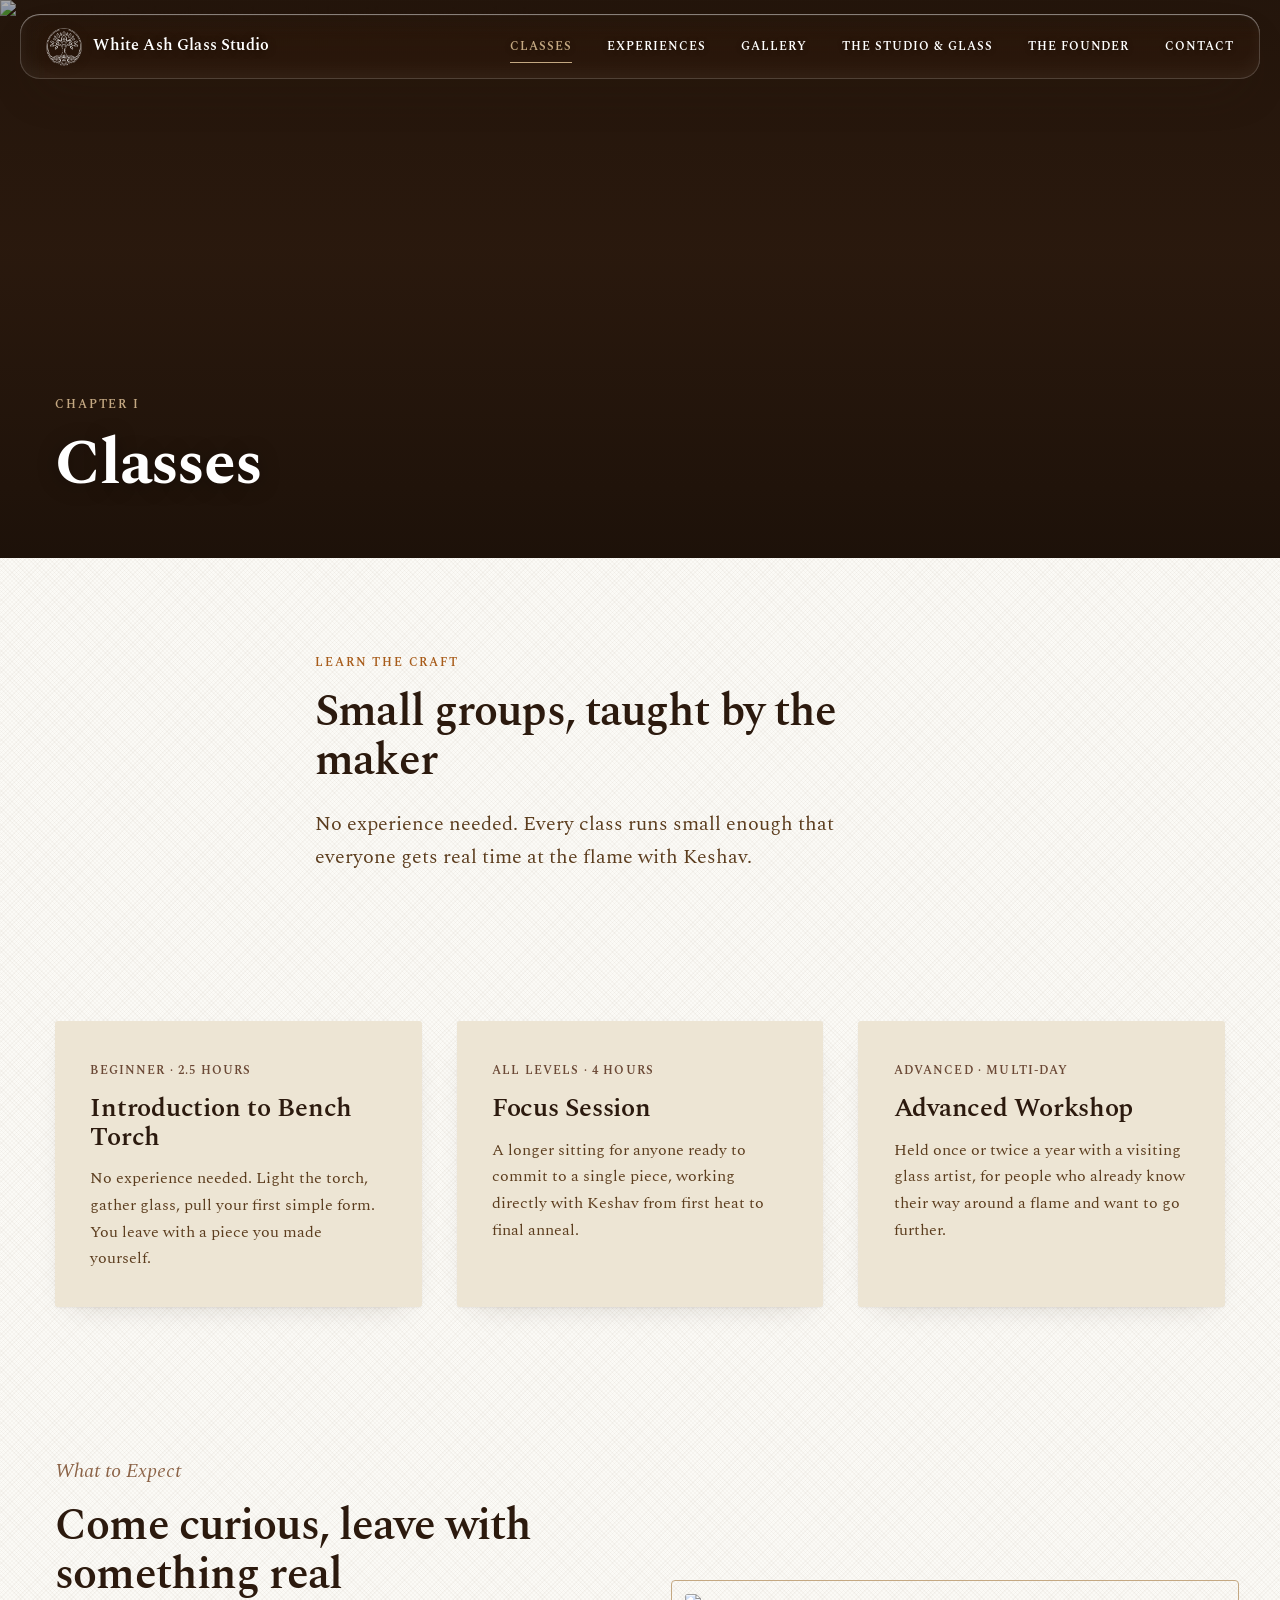
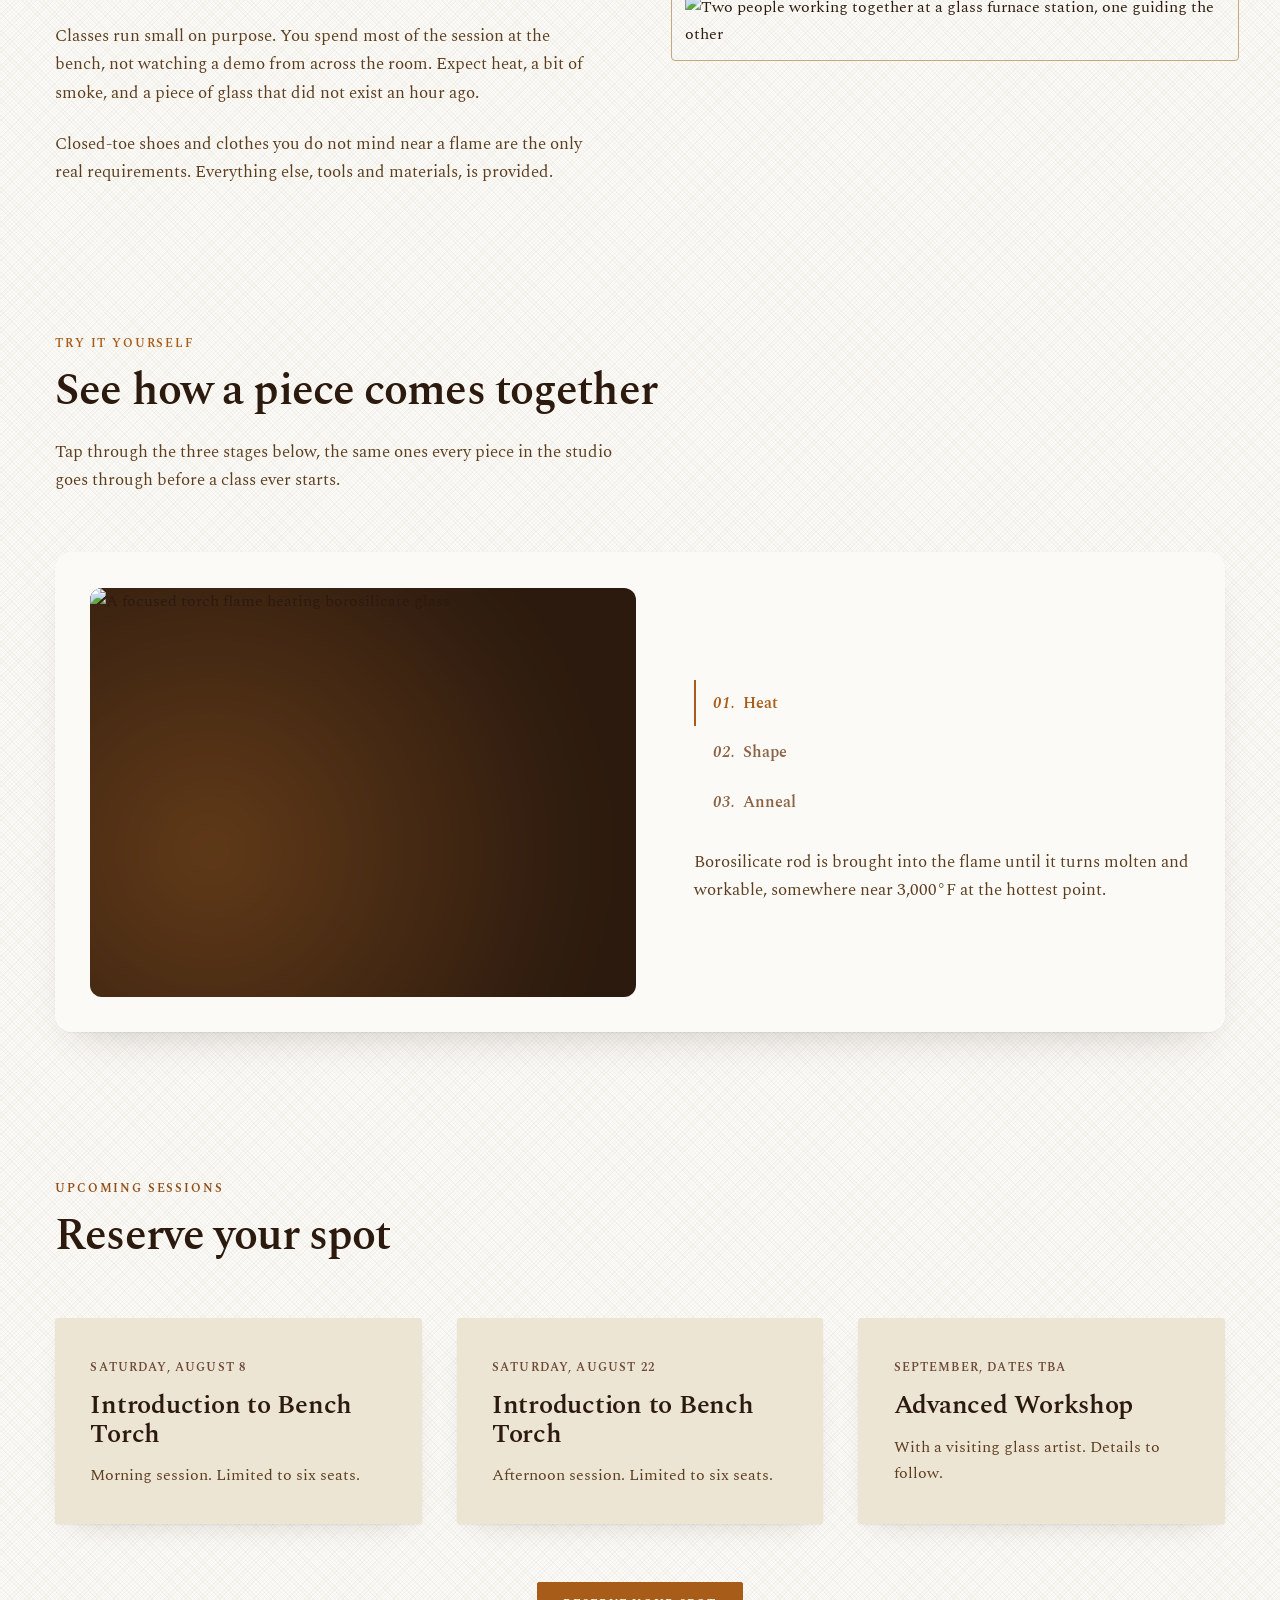
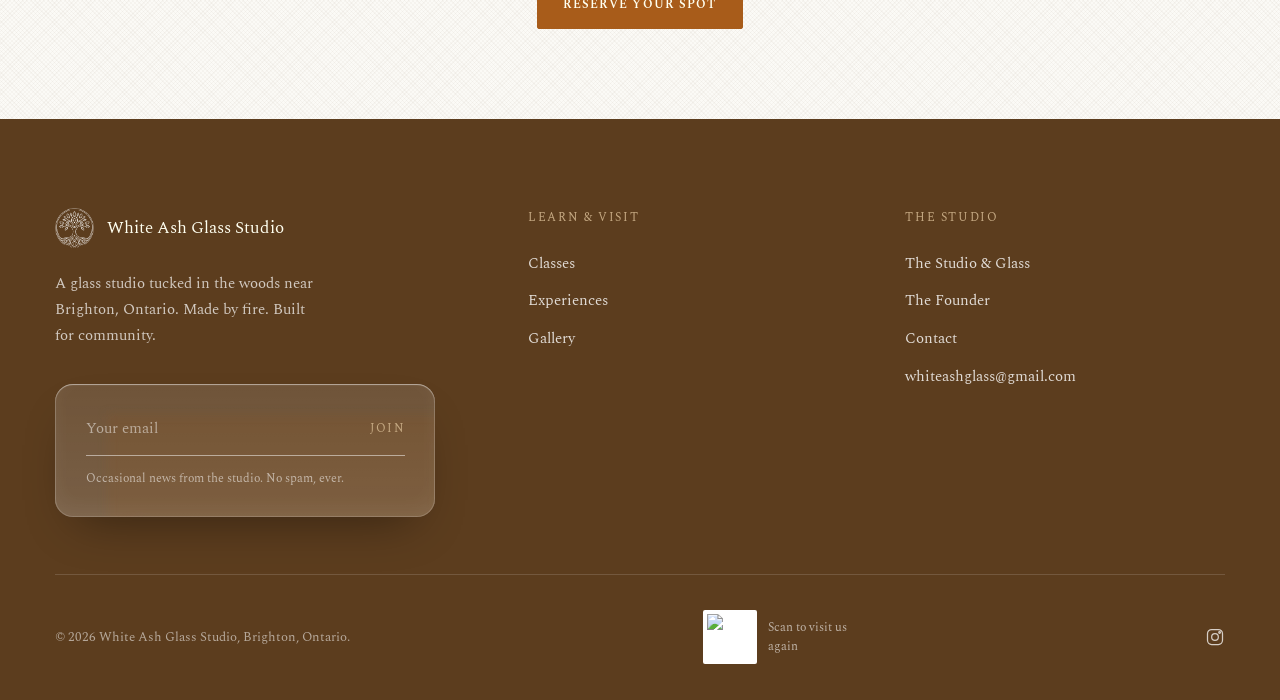
==== classes.html @ 571f571d "Initial commit: White Ash Glass Studio website" ====
<!doctype html>
<html lang="en">
<head>
<meta charset="UTF-8">
<meta name="viewport" content="width=device-width, initial-scale=1.0">
<title>Classes | White Ash Glass Studio</title>
<meta name="description" content="Bench torch glasswork classes at White Ash Glass Studio, from first-timers to advanced workshops with visiting artists. Small groups, taught by the maker.">
<link rel="icon" href="assets/img/logo-mark.png" type="image/png">
<link rel="preconnect" href="https://fonts.googleapis.com">
<link rel="stylesheet" href="assets/css/style.css?v=6">
</head>
<body>

<div class="loading-veil"><img src="assets/img/logo-mark.png" alt=""></div>

<header class="site-nav">
  <div class="nav-inner">
    <a href="index.html" class="brand">
      <img class="mark-dark" src="assets/img/logo-mark.png" alt="White Ash Glass Studio">
      <img class="mark-light" src="assets/img/logo-mark-light.png" alt="">
      <span class="brand-word">White Ash Glass Studio</span>
    </a>
    <nav class="nav-links">
      <a href="classes.html" class="active">Classes</a>
      <a href="experiences.html">Experiences</a>
      <a href="gallery.html">Gallery</a>
      <a href="studio-glass.html">The Studio & Glass</a>
      <a href="the-founder.html">The Founder</a>
      <a href="contact.html">Contact</a>
    </nav>
    <button class="nav-toggle" aria-label="Toggle menu" aria-expanded="false"><span></span><span></span><span></span></button>
  </div>
  <div class="nav-mega">
    <div class="nav-mega-grid">
      <a class="nav-mega-item" href="classes.html">
        <img src="https://images.unsplash.com/photo-1747741321009-b0002ce9b162?w=400&q=70&auto=format&fit=crop" alt="" loading="lazy">
        <span>Classes</span>
      </a>
      <a class="nav-mega-item" href="experiences.html">
        <img src="https://images.unsplash.com/photo-1729244908257-19c8878dfb8f?w=400&q=70&auto=format&fit=crop" alt="" loading="lazy">
        <span>Experiences</span>
      </a>
      <a class="nav-mega-item" href="gallery.html">
        <img src="https://images.unsplash.com/photo-1751751503579-85dc2b4d5c11?w=400&q=70&auto=format&fit=crop" alt="" loading="lazy">
        <span>Gallery</span>
      </a>
      <a class="nav-mega-item" href="studio-glass.html">
        <img src="https://images.unsplash.com/photo-1626327524481-23f89149df7b?w=400&q=70&auto=format&fit=crop" alt="" loading="lazy">
        <span>The Studio & Glass</span>
      </a>
      <a class="nav-mega-item" href="the-founder.html">
        <img src="https://images.unsplash.com/photo-1644917797873-749a1439455c?w=400&q=70&auto=format&fit=crop" alt="" loading="lazy">
        <span>The Founder</span>
      </a>
    </div>
  </div>
</header>

<section class="page-hero">
  <img src="https://images.unsplash.com/photo-1747741321009-b0002ce9b162?w=1900&q=80&auto=format&fit=crop" alt="A student learning bench torch glasswork alongside an experienced artist">
  <div class="page-hero-content">
    <div class="container">
      <span class="eyebrow">Chapter I</span>
      <h1 class="mt-2">Classes</h1>
    </div>
  </div>
</section>

<main>

  <section class="section">
    <div class="container reveal" style="max-width: 720px;">
      <span class="eyebrow">Learn the Craft</span>
      <h2 class="mt-2">Small groups, taught by the maker</h2>
      <p class="lede mt-3">No experience needed. Every class runs small enough that everyone gets real time at the flame with Keshav.</p>
    </div>
  </section>

  <section class="section tight on-parchment">
    <div class="container">
      <div class="card-grid reveal">
        <div class="card">
          <span class="caption">Beginner &middot; 2.5 hours</span>
          <h3 class="mt-2">Introduction to Bench Torch</h3>
          <p class="mt-2">No experience needed. Light the torch, gather glass, pull your first simple form. You leave with a piece you made yourself.</p>
        </div>
        <div class="card">
          <span class="caption">All Levels &middot; 4 hours</span>
          <h3 class="mt-2">Focus Session</h3>
          <p class="mt-2">A longer sitting for anyone ready to commit to a single piece, working directly with Keshav from first heat to final anneal.</p>
        </div>
        <div class="card">
          <span class="caption">Advanced &middot; Multi-day</span>
          <h3 class="mt-2">Advanced Workshop</h3>
          <p class="mt-2">Held once or twice a year with a visiting glass artist, for people who already know their way around a flame and want to go further.</p>
        </div>
      </div>
    </div>
  </section>

  <section class="section">
    <div class="container split reveal">
      <div>
        <span class="subheading">What to Expect</span>
        <h2 class="mt-2">Come curious, leave with something real</h2>
        <p class="body-copy mt-3">Classes run small on purpose. You spend most of the session at the bench, not watching a demo from across the room. Expect heat, a bit of smoke, and a piece of glass that did not exist an hour ago.</p>
        <p class="body-copy mt-3">Closed-toe shoes and clothes you do not mind near a flame are the only real requirements. Everything else, tools and materials, is provided.</p>
      </div>
      <div class="split-media medallion-frame">
        <img src="https://images.unsplash.com/photo-1623698806825-0192ed8f4161?w=1000&q=80&auto=format&fit=crop" alt="Two people working together at a glass furnace station, one guiding the other">
      </div>
    </div>
  </section>

  <section class="section tight">
    <div class="container">
      <div class="section-head reveal">
        <span class="eyebrow">Try It Yourself</span>
        <h2>See how a piece comes together</h2>
        <p class="body-copy">Tap through the three stages below, the same ones every piece in the studio goes through before a class ever starts.</p>
      </div>
      <div class="interactive-process reveal">
        <div class="ip-media">
          <div class="ip-flame" aria-hidden="true"></div>
          <img id="ip-image" src="https://images.unsplash.com/photo-1631530343708-d1ac800650da?w=900&q=80&auto=format&fit=crop" alt="A focused torch flame heating borosilicate glass">
        </div>
        <div class="ip-panel">
          <div class="ip-tabs" role="tablist" aria-label="Glassmaking process stages">
            <button class="ip-tab active" data-stage="heat" role="tab" aria-selected="true"><span class="ip-tab-num">01.</span>Heat</button>
            <button class="ip-tab" data-stage="shape" role="tab" aria-selected="false"><span class="ip-tab-num">02.</span>Shape</button>
            <button class="ip-tab" data-stage="anneal" role="tab" aria-selected="false"><span class="ip-tab-num">03.</span>Anneal</button>
          </div>
          <p id="ip-desc" class="body-copy mt-3">Borosilicate rod is brought into the flame until it turns molten and workable, somewhere near 3,000°F at the hottest point.</p>
        </div>
      </div>
    </div>
  </section>

  <section class="section on-parchment">
    <div class="container">
      <div class="section-head reveal">
        <span class="eyebrow">Upcoming Sessions</span>
        <h2>Reserve your spot</h2>
      </div>
      <div class="card-grid reveal">
        <div class="card">
          <span class="caption">Saturday, August 8</span>
          <h3 class="mt-2">Introduction to Bench Torch</h3>
          <p class="mt-2">Morning session. Limited to six seats.</p>
        </div>
        <div class="card">
          <span class="caption">Saturday, August 22</span>
          <h3 class="mt-2">Introduction to Bench Torch</h3>
          <p class="mt-2">Afternoon session. Limited to six seats.</p>
        </div>
        <div class="card">
          <span class="caption">September, dates TBA</span>
          <h3 class="mt-2">Advanced Workshop</h3>
          <p class="mt-2">With a visiting glass artist. Details to follow.</p>
        </div>
      </div>
      <div class="text-center mt-5">
        <a href="contact.html" class="btn solid">Reserve your spot</a>
      </div>
    </div>
  </section>

</main>

<footer class="site-footer">
  <div class="container">
    <div class="footer-top">
      <div>
        <div class="footer-brand">
          <img src="assets/img/logo-mark-light.png" alt="">
          <span>White Ash Glass Studio</span>
        </div>
        <p class="footer-tag">A glass studio tucked in the woods near Brighton, Ontario. Made by fire. Built for community.</p>
        <div class="mt-4 glass-card">
          <form class="newsletter-form" action="#" method="post">
            <label class="sr-only" for="newsletter-email">Email address</label>
            <input id="newsletter-email" type="email" placeholder="Your email" required>
            <button type="submit">Join</button>
          </form>
          <p class="newsletter-success">Welcome to the studio. Check your inbox for a note from us.</p>
          <p class="newsletter-note">Occasional news from the studio. No spam, ever.</p>
        </div>
      </div>
      <div>
        <div class="footer-heading">Learn &amp; Visit</div>
        <ul class="footer-links">
          <li><a href="classes.html">Classes</a></li>
          <li><a href="experiences.html">Experiences</a></li>
          <li><a href="gallery.html">Gallery</a></li>
        </ul>
      </div>
      <div>
        <div class="footer-heading">The Studio</div>
        <ul class="footer-links">
          <li><a href="studio-glass.html">The Studio &amp; Glass</a></li>
          <li><a href="the-founder.html">The Founder</a></li>
          <li><a href="contact.html">Contact</a></li>
          <li><a href="mailto:whiteashglass@gmail.com">whiteashglass@gmail.com</a></li>
        </ul>
      </div>
    </div>
    <div class="footer-bottom">
      <span>&copy; 2026 White Ash Glass Studio, Brighton, Ontario.</span>
      <div class="footer-qr">
        <img src="https://api.qrserver.com/v1/create-qr-code/?size=100x100&margin=0&color=44-26-14&data=https://whiteashglass.ca" alt="QR code linking to whiteashglass.ca">
        <span>Scan to visit us again</span>
      </div>
      <div class="footer-social">
        <a href="https://instagram.com" aria-label="White Ash Glass Studio on Instagram" target="_blank" rel="noopener">
          <svg width="20" height="20" viewBox="0 0 24 24" fill="none" stroke="currentColor" stroke-width="1.5"><rect x="3" y="3" width="18" height="18" rx="5"/><circle cx="12" cy="12" r="4"/><circle cx="17.5" cy="6.5" r="1"/></svg>
        </a>
      </div>
    </div>
  </div>
</footer>

<script src="assets/js/liquid-glass.js"></script>
<script src="assets/js/main.js?v=7"></script>
</body>
</html>
---- assets/css/style.css ----
/* ==========================================================================
   White Ash Glass Studio — Design System
   Earth-tone palette, Spectral type (Anziano pending licence), tree-of-life motif.
   ========================================================================== */

@import url('https://fonts.googleapis.com/css2?family=Spectral:ital,wght@0,300;0,400;0,500;0,600;0,700;1,400;1,500;1,600&family=Mrs+Saint+Delafield&display=swap');

:root{
  /* ---- Colour palette (from WAGS Brand Book v7) ---- */
  --lemon:      #FFFFF0;
  --stone:      #FBFAF6;
  --parchment:  #EDE5D4;
  --sand:       #C4A882;
  --sienna:     #8B6347;
  --walnut:     #5C3D1E;
  --bark:       #2C1A0E;
  --copper:     #A85C1A;
  --copper-dim: #8f4d15;
  --sienna-dim: #6b4936;
  --studio-green: #7A8C6E;

  --stone-rgb: 251,250,246;
  --bark-rgb: 44,26,14;
  --weave-rgb: 92,61,30;

  /* ---- Type ---- */
  --font-display: 'Spectral', Georgia, 'Times New Roman', serif;
  --font-body:    'Spectral', Georgia, 'Times New Roman', serif;
  --font-script:  'Mrs Saint Delafield', cursive;

  /* ---- Spacing scale ---- */
  --space-1: 0.4rem;
  --space-2: 0.8rem;
  --space-3: 1.4rem;
  --space-4: 2.2rem;
  --space-5: 3.6rem;
  --space-6: 5.6rem;
  --space-7: 8.8rem;

  /* ---- Motion ---- */
  --ease-out: cubic-bezier(0.16, 1, 0.3, 1);

  --nav-h: 84px;
}

*, *::before, *::after{ box-sizing: border-box; }
html{ scroll-behavior: smooth; }
@media (prefers-reduced-motion: reduce){
  html{ scroll-behavior: auto; }
  *, *::before, *::after{
    animation-duration: 0.001ms !important;
    animation-iteration-count: 1 !important;
    transition-duration: 0.001ms !important;
    transition-delay: 0ms !important;
    scroll-behavior: auto !important;
  }
}

/* Linen/cardstock texture: a fine two-angle crosshatch weave, CSS-only
   (no image request, no filter compositing — cheapest possible option).
   Kept low-contrast and small-pitch on purpose: it should read as paper
   grain at normal viewing distance, not as a visible pattern. Repeats
   seamlessly by nature of the gradient math, no explicit tile size needed. */
body{
  margin: 0;
  background-color: var(--stone);
  background-image:
    repeating-linear-gradient(45deg,
      rgba(var(--weave-rgb), 0.035) 0px,
      rgba(var(--weave-rgb), 0.035) 1px,
      transparent 1px,
      transparent 3px),
    repeating-linear-gradient(-45deg,
      rgba(var(--weave-rgb), 0.035) 0px,
      rgba(var(--weave-rgb), 0.035) 1px,
      transparent 1px,
      transparent 3px);
  color: var(--bark);
  font-family: var(--font-body);
  font-weight: 400;
  font-size: 16px;
  line-height: 1.65;
  -webkit-font-smoothing: antialiased;
  text-rendering: optimizeLegibility;
  overflow-x: hidden;
}

img{ max-width: 100%; display: block; }
a{ color: inherit; text-decoration: none; }
button{ font-family: inherit; cursor: pointer; }
ul{ margin: 0; padding: 0; list-style: none; }
h1,h2,h3,h4,p{ margin: 0; }

.container{
  max-width: 1240px;
  margin: 0 auto;
  padding: 0 var(--space-4);
}
@media (max-width: 640px){
  .container{ padding: 0 var(--space-3); }
}

/* ---- Typography ---- */
h1, .h1, h2, .h2, h3, .h3, .display{
  font-family: var(--font-display);
  color: var(--bark);
  font-weight: 600;
  letter-spacing: -0.02em;
  line-height: 1.12;
}
.h1, h1{ font-size: clamp(2.6rem, 5vw, 4rem); font-weight: 700; }
.h2, h2{ font-size: clamp(2rem, 3.6vw, 2.75rem); font-weight: 600; }
.h3, h3{ font-size: clamp(1.35rem, 2vw, 1.6rem); font-weight: 600; letter-spacing: -0.01em; }

.subheading{
  font-family: var(--font-display);
  font-style: italic;
  font-weight: 400;
  font-size: clamp(1.15rem, 1.6vw, 1.4rem);
  color: var(--sienna);
  letter-spacing: 0;
}

.eyebrow{
  font-family: var(--font-body);
  font-weight: 600;
  font-size: 0.72rem;
  letter-spacing: 0.16em;
  text-transform: uppercase;
  color: var(--copper);
}

.script{
  font-family: var(--font-script);
  font-weight: 400;
  color: var(--copper);
  line-height: 1;
}

p, .body-copy{
  max-width: 62ch;
  font-size: 1.05rem;
  font-weight: 400;
  line-height: 1.7;
  color: var(--walnut);
}
.body-copy.large{ font-size: 1.2rem; }
.lede{ font-size: 1.25rem; line-height: 1.65; color: var(--walnut); max-width: 58ch; }

.caption, .label{
  font-family: var(--font-body);
  font-size: 0.72rem;
  font-weight: 600;
  letter-spacing: 0.1em;
  text-transform: uppercase;
  color: var(--sienna);
}

/* --copper and --sienna both drop under 4.5:1 against --parchment (measured
   ~3.98:1 and ~4.21:1). Every card is parchment regardless of its parent
   section, so the contrast-safe variants apply there and inside
   .on-parchment sections directly, without touching the brand accent
   colour anywhere it already reads at 4.5:1+ (page-hero copy, stone bg). */
.card .eyebrow,
.on-parchment .eyebrow{ color: var(--copper-dim); }
.card .caption,
.card .label,
.on-parchment .caption,
.on-parchment .label{ color: var(--sienna-dim); }

.text-center{ text-align: center; margin-left: auto; margin-right: auto; }

/* ---- Buttons / links ---- */
.btn{
  display: inline-flex;
  align-items: center;
  gap: 0.6em;
  font-family: var(--font-body);
  font-size: 0.78rem;
  font-weight: 600;
  letter-spacing: 0.1em;
  text-transform: uppercase;
  padding: 1em 2em;
  border: 1px solid var(--copper);
  border-radius: 2px;
  color: var(--copper);
  background: transparent;
  transition: color 0.35s var(--ease-out), background-color 0.35s var(--ease-out), transform 0.35s var(--ease-out), box-shadow 0.35s var(--ease-out);
}
.btn:focus-visible{ outline: 2px solid var(--copper); outline-offset: 3px; }
.btn:active{ transform: translateY(0); transition-duration: 0.12s; }
.btn.solid{ background: var(--copper); color: var(--lemon); }
.btn.ghost-light{ border-color: rgba(255,255,255,0.7); color: #fff; }

.text-link{
  position: relative;
  font-weight: 500;
  color: var(--walnut);
  padding-bottom: 2px;
  background-image: linear-gradient(var(--copper), var(--copper));
  background-position: 0 100%;
  background-repeat: no-repeat;
  background-size: 0% 1px;
  transition: background-size 0.4s var(--ease-out), color 0.3s var(--ease-out);
}
.text-link:focus-visible{ outline: 2px solid var(--copper); outline-offset: 3px; }

/* ---- Navigation ---- */
/* Floating liquid-glass bar: JS (liquid-glass.js) supplies the SVG-filtered
   backdrop refraction; this CSS supplies the material dressing (tint,
   specular rim, inner glow, shadow) per the glass recipe. Text colour keys
   off .scrolled since the bar always floats over photography or content. */
.site-nav{
  position: fixed;
  top: 14px;
  left: 50%;
  transform: translateX(-50%);
  width: calc(100% - 28px);
  max-width: 1240px;
  z-index: 100;
  border-radius: 20px;
  transition: background 0.5s var(--ease-out), box-shadow 0.5s var(--ease-out), top 0.4s var(--ease-out);
}
.site-nav.glass-nav{
  background: linear-gradient(180deg, rgba(var(--bark-rgb),0.22), rgba(var(--bark-rgb),0.36));
  box-shadow:
    0 20px 50px -22px rgba(44,26,14,0.45),
    inset 0 1px 1px rgba(255,255,255,0.4),
    inset 0 -8px 18px rgba(255,255,255,0.05),
    inset 0 0 0 1px rgba(255,255,255,0.15);
}
.site-nav.glass-nav.scrolled{
  background: linear-gradient(180deg, rgba(var(--stone-rgb),0.58), rgba(var(--stone-rgb),0.76));
  box-shadow:
    0 16px 40px -22px rgba(44,26,14,0.3),
    inset 0 1px 1px rgba(255,255,255,0.65),
    inset 0 -8px 18px rgba(255,255,255,0.1),
    inset 0 0 0 1px rgba(255,255,255,0.55);
}
.site-nav.scrolled{ top: 10px; }
/* pre-JS / fallback: keep the bar legible before liquid-glass.js attaches */
.site-nav.glass-nav:not(.lg-ready){ backdrop-filter: blur(14px) saturate(1.3); -webkit-backdrop-filter: blur(14px) saturate(1.3); }

.nav-inner{
  display: flex;
  align-items: center;
  justify-content: space-between;
  width: 100%;
  padding: 0.85rem 1.6rem;
  position: relative;
  z-index: 2;
}
@media (max-width: 640px){
  .site-nav{ top: 10px; width: calc(100% - 20px); }
  .nav-inner{ padding: 0.7rem 1.1rem; }
}

/* ---- Nav mega menu ----
   The homepage no longer carries a chapter-panel index, so the nav takes
   over that job: hovering or keyboard-focusing the link row drops a glass
   panel of photo tiles, one per page. Always kept in the DOM at full size
   (opacity/visibility toggled, never display:none) so liquid-glass.js can
   measure and refract it correctly from the first paint. Desktop only —
   mobile keeps the simple full-screen text list. */
.nav-mega{
  position: absolute;
  top: calc(100% + 10px);
  left: 0; right: 0;
  border-radius: 20px;
  padding: 1.1rem;
  opacity: 0;
  visibility: hidden;
  transform: translateY(-10px);
  transition: opacity .25s var(--ease-out), transform .25s var(--ease-out), visibility 0s linear .25s;
  pointer-events: none;
  z-index: 1;
}
.nav-mega.glass-nav{
  background: linear-gradient(180deg, rgba(var(--stone-rgb),0.62), rgba(var(--stone-rgb),0.8));
  box-shadow:
    0 26px 60px -22px rgba(44,26,14,0.4),
    inset 0 1px 1px rgba(255,255,255,0.7),
    inset 0 -8px 18px rgba(255,255,255,0.1),
    inset 0 0 0 1px rgba(255,255,255,0.55);
}
.site-nav:focus-within .nav-mega{
  opacity: 1;
  visibility: visible;
  transform: translateY(0);
  pointer-events: auto;
  transition: opacity .25s var(--ease-out), transform .25s var(--ease-out), visibility 0s;
}
.nav-mega-grid{
  display: grid;
  grid-template-columns: repeat(5, 1fr);
  gap: 0.7rem;
}
.nav-mega-item{
  position: relative;
  display: block;
  border-radius: 12px;
  overflow: hidden;
  aspect-ratio: 3/4;
  background: var(--parchment);
}
.nav-mega-item img{
  width: 100%; height: 100%; object-fit: cover;
  transition: transform .6s var(--ease-out);
}
.nav-mega-item::after{
  content: '';
  position: absolute; inset: 0;
  background: linear-gradient(180deg, rgba(20,12,6,0) 45%, rgba(20,12,6,0.68) 100%);
}
.nav-mega-item span{
  position: absolute; left: 10px; right: 10px; bottom: 9px;
  z-index: 1;
  color: #fff;
  font-size: 0.68rem;
  font-weight: 600;
  letter-spacing: 0.06em;
  text-transform: uppercase;
}
.nav-mega-item:focus-visible{ outline: 2px solid var(--copper); outline-offset: 3px; }
@media (max-width: 880px){
  .nav-mega{ display: none; }
}

.brand{
  display: flex;
  align-items: center;
  gap: 0.7rem;
}
.brand img{ height: 38px; width: auto; transform-origin: left center; transition: transform 0.4s var(--ease-out), filter .4s; }
.site-nav.scrolled .brand img{ transform: scale(0.842); }
.brand-word{
  font-family: var(--font-display);
  font-weight: 600;
  font-size: 1.02rem;
  letter-spacing: 0.01em;
  color: #fff;
  text-shadow: 0 1px 8px rgba(0,0,0,0.35);
  transition: color .4s var(--ease-out), text-shadow .4s var(--ease-out);
}
.site-nav.scrolled .brand-word{ color: var(--bark); text-shadow: none; }
.site-nav.scrolled .brand img.mark-dark{ display:block; }
.site-nav.scrolled .brand img.mark-light{ display:none; }
.brand img.mark-dark{ display:none; }
.brand img.mark-light{ display:block; filter: drop-shadow(0 1px 6px rgba(0,0,0,0.35)); }

.nav-links{
  display: flex;
  align-items: center;
  gap: var(--space-4);
}
.nav-links a{
  font-size: 0.76rem;
  font-weight: 600;
  letter-spacing: 0.08em;
  text-transform: uppercase;
  color: #fff;
  text-shadow: 0 1px 6px rgba(0,0,0,0.3);
  position: relative;
  padding: 0.4em 0;
  transition: color .4s var(--ease-out), text-shadow .4s var(--ease-out);
}
.site-nav.scrolled .nav-links a{ color: var(--walnut); text-shadow: none; }
.nav-links a::after{
  content: '';
  position: absolute;
  left: 0; right: 100%; bottom: -2px;
  height: 1px;
  background: currentColor;
  transition: right 0.4s var(--ease-out);
}
.nav-links a.active::after{ right: 0; }
.nav-links a:focus-visible{ outline: 2px solid var(--copper); outline-offset: 4px; }
.nav-links a.active{ color: var(--sand); }
.site-nav.scrolled .nav-links a.active{ color: var(--copper); }

.nav-toggle{
  display: none;
  background: none;
  border: none;
  /* 44x44 minimum touch target (WCAG 2.5.5); the visual icon stays 30x22,
     centred inside via the span insets/offsets below. */
  width: 44px; height: 44px;
  position: relative;
  z-index: 101;
}
.nav-toggle span{
  position: absolute;
  left: 7px; right: 7px;
  height: 2px;
  background: #fff;
  box-shadow: 0 1px 6px rgba(0,0,0,0.3);
  transition: transform 0.35s var(--ease-out), opacity 0.3s, top .35s var(--ease-out), background-color .4s;
}
.site-nav.scrolled .nav-toggle span{ background: var(--bark); box-shadow: none; }
.nav-toggle span:nth-child(1){ top: 11px; }
.nav-toggle span:nth-child(2){ top: 21px; }
.nav-toggle span:nth-child(3){ top: 31px; }
.nav-open .nav-toggle span{ background: var(--bark) !important; }
.nav-open .nav-toggle span:nth-child(1){ top: 21px; transform: rotate(45deg); }
.nav-open .nav-toggle span:nth-child(2){ opacity: 0; }
.nav-open .nav-toggle span:nth-child(3){ top: 21px; transform: rotate(-45deg); }

@media (max-width: 880px){
  .nav-toggle{ display: block; }
  .nav-links{
    position: fixed;
    inset: 0;
    height: 100dvh;
    background: var(--stone);
    flex-direction: column;
    justify-content: center;
    gap: var(--space-4);
    transform: translateX(100%);
    transition: transform 0.5s var(--ease-out);
  }
  .nav-links a{ font-size: 1.1rem; color: var(--bark) !important; text-shadow: none !important; }
  .nav-open .nav-links{ transform: translateX(0); }
  .nav-open .brand-word{ color: var(--bark) !important; text-shadow: none !important; }
  .nav-open .brand img.mark-dark{ display:block !important; }
  .nav-open .brand img.mark-light{ display:none !important; }
}

/* ---- Hero: hover lens + click to focus ----
   A blurred base photo. Hovering moves a sharp copy of the same photo,
   clipped to a circular SVG mask, to wherever the cursor is
   (site/assets/js/hero-focus.js translates the clip shape every frame —
   the photo never moves, only the window we see it through does). Clicking
   the hero (or pressing Enter/Space — it's a real keyboard control) locks
   the *whole* photo into focus: a full-size sharp layer crossfades in over
   everything and the lens fades out, since there's nothing left for it to
   reveal. Reduced-motion still allows both interactions (they're user-
   initiated, not autoplay); the global prefers-reduced-motion rule above
   collapses the crossfades to near-instant. */
.video-hero{
  position: relative;
  height: 100svh;
  min-height: 560px;
  width: 100%;
  overflow: hidden;
  background: var(--bark);
}
/* Short viewports (phones in landscape): the 560px floor would exceed
   the actual viewport height and push the sound toggle/scroll cue
   below the fold entirely. Drop the floor so the hero never grows
   past what's actually visible. */
@media (max-height: 480px){
  .video-hero{ min-height: 0; }
}
.video-hero-media{
  position: absolute; inset: 0;
  width: 100%; height: 100%;
  object-fit: cover;
}
.video-hero::after{
  content: '';
  position: absolute; inset: 0;
  background: linear-gradient(180deg, rgba(20,12,6,0.4) 0%, rgba(20,12,6,0.05) 30%, rgba(20,12,6,0.05) 60%, rgba(20,12,6,0.5) 100%);
  mix-blend-mode: multiply;
  pointer-events: none;
  z-index: 1;
}
.hero-sound-toggle{
  position: absolute;
  right: var(--space-4);
  bottom: var(--space-4);
  z-index: 3;
  display: inline-flex;
  align-items: center;
  justify-content: center;
  gap: 0.5em;
  min-height: 44px;
  padding: 0.6em 1.1em;
  border: 1px solid rgba(255,255,255,0.5);
  border-radius: 999px;
  background: rgba(20,12,6,0.28);
  backdrop-filter: blur(6px);
  color: #fff;
  cursor: pointer;
  transition: background-color .3s var(--ease-out), border-color .3s var(--ease-out), transform .3s var(--ease-out);
}
.hero-sound-toggle:focus-visible{ outline: 2px solid var(--sand); outline-offset: 2px; }
.hero-sound-toggle:active{ transform: translateY(0) scale(0.97); transition-duration: .12s; }
.hero-sound-toggle svg{ display: block; flex-shrink: 0; }
.hero-sound-toggle .icon-unmuted{ display: none; }
.hero-sound-toggle[aria-pressed="true"] .icon-muted{ display: none; }
.hero-sound-toggle[aria-pressed="true"] .icon-unmuted{ display: block; }
.hero-sound-toggle[aria-pressed="true"]{ background: rgba(168,92,26,0.45); border-color: var(--copper); }
.hero-sound-label{
  font-family: var(--font-body);
  font-size: 0.65rem;
  font-weight: 600;
  letter-spacing: 0.1em;
  text-transform: uppercase;
  text-shadow: 0 1px 6px rgba(0,0,0,0.3);
}

.hero-scroll-cue{
  position: absolute;
  bottom: var(--space-4);
  left: 50%;
  transform: translateX(-50%);
  z-index: 3;
  display: flex;
  flex-direction: column;
  align-items: center;
  gap: 0.5rem;
  color: #fff;
  opacity: 0.85;
  animation: fade-in 1.2s var(--ease-out) 1.4s both;
}
.hero-scroll-cue span{
  font-size: 0.65rem;
  letter-spacing: 0.2em;
  text-transform: uppercase;
  text-shadow: 0 1px 6px rgba(0,0,0,0.4);
}
.hero-scroll-cue .line{
  width: 1px; height: 34px;
  background: linear-gradient(#fff, transparent);
  animation: cue-pulse 2.2s ease-in-out infinite;
}
@keyframes cue-pulse{ 0%,100%{opacity:.4} 50%{opacity:1} }
@keyframes fade-in{ from{opacity:0; transform: translate(-50%,10px);} to{opacity:.85; transform: translate(-50%,0);} }

/* ---- Page hero (subpages) ---- */
.page-hero{
  position: relative;
  height: 62vh;
  min-height: 380px;
  width: 100%;
  overflow: hidden;
  background: var(--bark);
}
.page-hero img{
  position: absolute; inset: 0;
  width: 100%; height: 100%;
  object-fit: cover;
}
.page-hero::after{
  content:'';
  position: absolute; inset: 0;
  background: linear-gradient(180deg, rgba(20,12,6,0.35) 0%, rgba(20,12,6,0.1) 45%, rgba(20,12,6,0.62) 100%);
}
.page-hero-content{
  position: absolute;
  left: 0; right: 0; bottom: 0;
  z-index: 2;
  padding: 0 0 var(--space-5);
  color: #fff;
}
.page-hero-content .eyebrow{ color: var(--sand); }
.page-hero-content h1{ color: #fff; text-shadow: 0 2px 20px rgba(0,0,0,0.35); }

/* ---- Section rhythm ---- */
.section{ padding: var(--space-6) 0; }
.section.tight{ padding: var(--space-5) 0; }
/* Retired full-bleed parchment banding: backgrounds stay white/textured
   everywhere now, colour lives in contained boxes (.card, .glass-card,
   .interactive-process, footer) instead of page-width colour bands. */
.section.on-parchment{ background: transparent; }

.section-head{ max-width: 640px; margin-bottom: var(--space-5); }
.section-head .eyebrow{ display:block; margin-bottom: var(--space-2); }
.section-head h2{ margin-bottom: var(--space-3); }

/* root-divider: signature decorative rule evoking the WAGS root knotwork */
.root-divider{
  width: 100%;
  height: 34px;
  margin: 0 auto;
  display: block;
  color: var(--sand);
  opacity: 0.9;
  fill: none;
}
.root-divider path{ fill: none; }
.root-divider.flip{ transform: scaleY(-1); }

/* ---- Cards ---- */
.card-grid{ display: grid; grid-template-columns: repeat(3, 1fr); gap: var(--space-4); }
@media (max-width: 900px){ .card-grid{ grid-template-columns: repeat(2, 1fr); } }
@media (max-width: 640px){ .card-grid{ grid-template-columns: 1fr; } }

.card{
  background: var(--parchment);
  border-radius: 3px;
  padding: var(--space-4);
  box-shadow: 0 1px 2px rgba(44,26,14,0.05), 0 12px 30px -18px rgba(44,26,14,0.22);
  transition: transform 0.45s var(--ease-out), box-shadow 0.45s var(--ease-out);
}
.card h3{ margin-bottom: var(--space-2); }
.card p{ font-size: 0.98rem; }

.photo-card{
  position: relative;
  border-radius: 3px;
  overflow: hidden;
  aspect-ratio: 4/5;
  background: var(--parchment);
}
.photo-card img{ width:100%; height:100%; object-fit: cover; transition: transform .8s var(--ease-out); }
.photo-card:hover img{ transform: scale(1.05); }

/* ---- Process steps (The Glass) ---- */
.process{ display:grid; grid-template-columns: repeat(3,1fr); gap: var(--space-5); counter-reset: step; }
@media (max-width: 800px){ .process{ grid-template-columns: 1fr; gap: var(--space-5); } }
.process-step{ position: relative; }
.process-figure{ position:relative; border-radius: 50%; overflow:hidden; width: 168px; height:168px; margin: 0 auto var(--space-3); border: 1px solid var(--sand); padding: 6px; }
.process-figure .ring{ position:absolute; inset:0; border-radius:50%; border:1px solid rgba(168,92,26,0.35); }
.process-figure img{ width:100%; height:100%; object-fit:cover; border-radius: 50%; }
.process-num{ font-family: var(--font-display); font-style: italic; color: var(--copper); font-size: 1rem; display:block; text-align:center; margin-bottom: 0.3rem; }
.process-step h3{ text-align:center; }
.process-step p{ text-align:center; margin: 0 auto; }

/* ---- Quote block ---- */
.quote-block{
  position: relative;
  padding: var(--space-3) 0 var(--space-3) var(--space-4);
  border-left: 2px solid var(--copper);
}
.quote-block p{
  font-family: var(--font-display);
  font-style: italic;
  font-size: clamp(1.3rem, 2.6vw, 1.9rem);
  color: var(--walnut);
  line-height: 1.5;
  max-width: 44ch;
}
.quote-attribution{ margin-top: var(--space-3); font-size: 0.85rem; color: var(--sienna); letter-spacing: 0.03em; }

/* ---- Two column layout ---- */
.split{ display:grid; grid-template-columns: 1fr 1fr; gap: var(--space-6); align-items: center; }
@media (max-width: 880px){ .split{ grid-template-columns: 1fr; gap: var(--space-4); } }
.split.reverse .split-media{ order: 2; }
.split-media img{ border-radius: 3px; }
.split-media{ position:relative; }
.medallion-frame{ position: relative; }
.medallion-frame::before{
  content:'';
  position:absolute;
  inset: -14px;
  border: 1px solid var(--sand);
  border-radius: 4px;
  pointer-events: none;
}

/* ---- Essay image blocks (The Studio) ---- */
.essay-block{ margin-bottom: var(--space-6); }
.essay-block:last-child{ margin-bottom: 0; }
.essay-figure{ border-radius: 3px; overflow: hidden; }
.essay-figure img{ width: 100%; height: auto; display:block; }
.essay-caption{ margin-top: var(--space-2); }

/* ---- Footer ---- */
.site-footer{
  background: var(--walnut);
  color: var(--lemon);
  padding: var(--space-6) 0 var(--space-4);
}
.footer-top{
  display: grid;
  grid-template-columns: 1.3fr 1fr 1fr;
  gap: var(--space-5);
  padding-bottom: var(--space-5);
  border-bottom: 1px solid rgba(255,255,255,0.14);
}
@media (max-width: 800px){ .footer-top{ grid-template-columns: 1fr; gap: var(--space-4); } }

.footer-brand{ display:flex; align-items:center; gap: var(--space-2); margin-bottom: var(--space-3); }
.footer-brand img{ height: 40px; }
.footer-brand span{ font-family: var(--font-display); font-size: 1.05rem; }
.footer-tag{ color: rgba(255,255,255,0.72); font-size: 0.95rem; max-width: 34ch; }

.footer-heading{ font-size: 0.72rem; letter-spacing: 0.14em; text-transform: uppercase; color: var(--sand); margin-bottom: var(--space-3); }
.footer-links li{ margin-bottom: 0.7rem; }
.footer-links a{ color: rgba(255,255,255,0.82); font-size: 0.92rem; transition: color .3s; }

.newsletter-form{ display:flex; gap: 0; max-width: 340px; border-bottom: 1px solid rgba(255,255,255,0.4); padding-bottom: 0.5rem; }
.newsletter-form input{
  flex: 1;
  background: transparent;
  border: none;
  color: #fff;
  font-family: var(--font-body);
  font-size: 0.95rem;
  padding: 0.4rem 0;
}
.newsletter-form input::placeholder{ color: rgba(255,255,255,0.5); }
.newsletter-form input:focus{ outline: none; }
.newsletter-form button{
  background: none; border: none; color: var(--sand);
  font-size: 0.72rem; letter-spacing: 0.1em; text-transform: uppercase;
  padding: 0.4rem 0 0.4rem 0.8rem;
  transition: color .3s;
}
.newsletter-note{ font-size: 0.78rem; color: rgba(255,255,255,0.55); margin-top: var(--space-2); }
.newsletter-success{
  display:none; font-size: 0.85rem; color: var(--sand); margin-top: var(--space-2);
  opacity: 0; transform: translateY(6px);
  transition: opacity .5s var(--ease-out), transform .5s var(--ease-out);
}
.newsletter-success.show{ opacity: 1; transform: translateY(0); }
.newsletter-form, .contact-form{ transition: opacity .25s var(--ease-out), transform .25s var(--ease-out); }
.newsletter-form.form-exit, .contact-form.form-exit{ opacity: 0; transform: translateY(-4px); pointer-events: none; }

/* Liquid-glass card: same optical recipe as the nav, tuned for a light
   frosted panel lifted off the walnut footer. */
.glass-card{
  border-radius: 18px;
  padding: 1.7rem 1.9rem;
  max-width: 380px;
}
.glass-card.glass-nav{
  background: linear-gradient(180deg, rgba(255,255,255,0.12), rgba(255,255,255,0.18));
  box-shadow:
    0 22px 50px -22px rgba(0,0,0,0.45),
    inset 0 1px 1px rgba(255,255,255,0.4),
    inset 0 -8px 20px rgba(255,255,255,0.06),
    inset 0 0 0 1px rgba(255,255,255,0.16);
}
.glass-card .newsletter-form{ border-bottom-color: rgba(255,255,255,0.5); }

.footer-bottom{
  display:flex; align-items:center; justify-content: space-between;
  flex-wrap: wrap; gap: var(--space-3);
  padding-top: var(--space-4);
  font-size: 0.8rem;
  color: rgba(255,255,255,0.55);
}
.footer-social{ display:flex; align-items:center; gap: var(--space-3); }
.footer-social a{ color: rgba(255,255,255,0.75); transition: color .3s, transform .3s; display:inline-flex; }
.footer-qr{ display:flex; align-items:center; gap: 0.7rem; }
.footer-qr img{ width: 54px; height: 54px; border-radius: 2px; background:#fff; padding: 4px; }
.footer-qr span{ font-size: 0.75rem; color: rgba(255,255,255,0.6); max-width: 14ch; }

/* ---- Gallery / Lightbox ---- */
.gallery-grid{
  display: grid;
  grid-template-columns: repeat(4, 1fr);
  gap: var(--space-2);
}
@media (max-width: 900px){ .gallery-grid{ grid-template-columns: repeat(3,1fr); } }
@media (max-width: 600px){ .gallery-grid{ grid-template-columns: repeat(2,1fr); gap: var(--space-1); } }
.gallery-item{
  position: relative;
  overflow: hidden;
  border-radius: 2px;
  cursor: pointer;
  background: var(--parchment);
}
.gallery-item.tall{ grid-row: span 2; }
.gallery-item img{ width:100%; height:100%; object-fit:cover; transition: transform .6s var(--ease-out); }
.gallery-item::after{
  content: '';
  position: absolute; inset: 0;
  background: rgba(44,26,14,0);
  transition: background-color .35s;
}
.gallery-item .gi-label{
  position: absolute; left: var(--space-2); bottom: var(--space-2);
  color: #fff; font-size: 0.72rem; letter-spacing: 0.08em; text-transform: uppercase;
  opacity: 0; transform: translateY(6px);
  transition: opacity .3s, transform .3s;
  text-shadow: 0 1px 6px rgba(0,0,0,0.5);
}

.lightbox{
  position: fixed; inset: 0; z-index: 200;
  background: rgba(20,12,6,0.92);
  display: flex; align-items: center; justify-content: center;
  opacity: 0; pointer-events: none;
  transition: opacity .35s var(--ease-out);
}
.lightbox.open{ opacity: 1; pointer-events: auto; }
.lightbox img{ max-width: min(88vw, 1100px); max-height: 84vh; object-fit: contain; border-radius: 2px; box-shadow: 0 30px 80px rgba(0,0,0,0.5); transition: opacity .35s var(--ease-out); }
.lightbox-close, .lightbox-prev, .lightbox-next{
  position: absolute;
  background: rgba(255,255,255,0.08);
  border: 1px solid rgba(255,255,255,0.3);
  color: #fff;
  border-radius: 50%;
  width: 46px; height: 46px;
  display: flex; align-items: center; justify-content: center;
  transition: background-color .3s, transform .3s;
}
.lightbox-close{ top: var(--space-3); right: var(--space-3); }
.lightbox-prev{ left: var(--space-3); top: 50%; transform: translateY(-50%); }
.lightbox-next{ right: var(--space-3); top: 50%; transform: translateY(-50%); }
.lightbox-caption{ position:absolute; bottom: var(--space-4); left:0; right:0; text-align:center; color: rgba(255,255,255,0.75); font-size: 0.85rem; letter-spacing: 0.04em; }

/* ---- Interactive process widget (Classes) ---- */
.interactive-process{
  display: grid;
  grid-template-columns: 1.1fr 1fr;
  gap: var(--space-5);
  align-items: center;
  background: var(--stone);
  border-radius: 16px;
  padding: var(--space-4);
  box-shadow: 0 1px 2px rgba(44,26,14,0.05), 0 20px 40px -24px rgba(44,26,14,0.25);
}
@media (max-width: 800px){ .interactive-process{ grid-template-columns: 1fr; padding: var(--space-3); } }
.ip-media{ position: relative; border-radius: 12px; overflow: hidden; aspect-ratio: 4/3; background: var(--bark); }
.ip-media img{ width: 100%; height: 100%; object-fit: cover; transition: opacity .35s var(--ease-out); position: relative; z-index: 1; }
.ip-flame{
  position: absolute; inset: -20%;
  background: radial-gradient(circle at 30% 60%, rgba(168,92,26,0.55), transparent 60%);
  filter: blur(30px);
  opacity: 0.7;
  animation: flame-pulse 2.4s ease-in-out infinite;
  pointer-events: none;
  mix-blend-mode: screen;
}
.ip-flame-shape{ background: radial-gradient(circle at 62% 42%, rgba(196,168,130,0.5), transparent 60%); }
.ip-flame-anneal{ background: radial-gradient(circle at 50% 72%, rgba(92,61,30,0.5), transparent 60%); animation-duration: 4s; opacity: 0.5; }
@keyframes flame-pulse{ 0%,100%{ opacity: 0.5; transform: scale(1); } 50%{ opacity: 0.85; transform: scale(1.08); } }
.ip-tabs{ display: flex; flex-direction: column; gap: 0.2rem; }
.ip-tab{
  text-align: left;
  background: none;
  border: none;
  border-left: 2px solid transparent;
  padding: 0.7rem 0 0.7rem 1.1rem;
  font-family: var(--font-body);
  font-size: 1rem;
  font-weight: 600;
  color: var(--sienna);
  transition: color .3s var(--ease-out), border-color .3s var(--ease-out);
}
.ip-tab .ip-tab-num{ font-family: var(--font-display); font-style: italic; margin-right: 0.5em; }
.ip-tab.active{ color: var(--copper); border-left-color: var(--copper); }
.ip-tab:focus-visible{ outline: 2px solid var(--copper); outline-offset: 2px; }

/* ---- Forms (Contact) ---- */
.form-grid{ display:grid; grid-template-columns: 1fr 1fr; gap: var(--space-3); }
@media (max-width: 640px){ .form-grid{ grid-template-columns: 1fr; } }
.field{ display:flex; flex-direction: column; gap: 0.5rem; margin-bottom: var(--space-3); }
.field.full{ grid-column: 1 / -1; }
.field label{ font-size: 0.72rem; letter-spacing: 0.1em; text-transform: uppercase; color: var(--sienna); }
.field input, .field textarea, .field select{
  font-family: var(--font-body);
  font-size: 1rem;
  padding: 0.85rem 1rem;
  background: var(--lemon);
  border: 1px solid var(--sand);
  border-radius: 2px;
  color: var(--bark);
  transition: border-color .3s, box-shadow .3s;
  resize: vertical;
}
.field input:focus, .field textarea:focus, .field select:focus{
  outline: none;
  border-color: var(--copper);
  box-shadow: 0 0 0 3px rgba(168,92,26,0.15);
}
.form-success{ display:none; opacity: 0; transform: translateY(8px); transition: opacity .5s var(--ease-out), transform .5s var(--ease-out); }
.form-success.show{ display:block; opacity: 1; transform: translateY(0); }

/* ---- Loading veil ---- */
.loading-veil{
  position: fixed; inset: 0; z-index: 999;
  background: var(--stone);
  display: flex; flex-direction: column; align-items: center; justify-content: center;
  gap: var(--space-3);
  cursor: pointer;
  transition: opacity .7s var(--ease-out), transform .7s var(--ease-out), visibility .7s;
}
.loading-veil img{ width: 64px; height: 64px; animation: veil-breathe 1.6s ease-in-out infinite; }
@keyframes veil-breathe{ 0%,100%{ opacity: .55; } 50%{ opacity: 1; } }
.loading-veil-hint{
  font-family: var(--font-body);
  font-size: 0.68rem;
  font-weight: 600;
  letter-spacing: 0.14em;
  text-transform: uppercase;
  color: var(--sienna-dim);
  opacity: 0;
}
.loading-veil.ready .loading-veil-hint{
  animation: veil-hint-in .6s var(--ease-out) both, hint-breathe 2.6s ease-in-out .6s infinite;
}
@keyframes veil-hint-in{ from{ opacity: 0; transform: translateY(6px); } to{ opacity: 1; transform: translateY(0); } }
.loading-veil.hide{ opacity: 0; visibility: hidden; transform: scale(1.05); }

/* ---- Reveal on scroll ----
   Content stays visible (opacity:1) at all times, including with JS
   disabled or before the observer fires — only a gentle rise-into-place
   transform is gated on scroll, never the content's visibility. */
.reveal{ opacity: 1; transform: translateY(16px); transition: transform .7s var(--ease-out); }
.reveal.in{ transform: translateY(0); }

/* Group entrances (card grids, gallery, process steps): the block itself
   stays put, its children carry the rise instead, each on a short stagger.
   Capped at 10 (the gallery's count) so a long grid never feels sluggish. */
.card-grid.reveal, .gallery-grid.reveal, .process.reveal{ transform: none; }
.card-grid.reveal .card,
.gallery-grid.reveal .gallery-item,
.process.reveal .process-step{
  transform: translateY(16px);
  transition: transform .6s var(--ease-out);
}
.card-grid.reveal.in .card,
.gallery-grid.reveal.in .gallery-item,
.process.reveal.in .process-step{ transform: translateY(0); }
.card-grid .card:nth-child(2), .gallery-grid .gallery-item:nth-child(2), .process .process-step:nth-child(2){ transition-delay: 45ms; }
.card-grid .card:nth-child(3), .gallery-grid .gallery-item:nth-child(3), .process .process-step:nth-child(3){ transition-delay: 90ms; }
.gallery-grid .gallery-item:nth-child(4){ transition-delay: 135ms; }
.gallery-grid .gallery-item:nth-child(5){ transition-delay: 180ms; }
.gallery-grid .gallery-item:nth-child(6){ transition-delay: 225ms; }
.gallery-grid .gallery-item:nth-child(7){ transition-delay: 270ms; }
.gallery-grid .gallery-item:nth-child(8){ transition-delay: 315ms; }
.gallery-grid .gallery-item:nth-child(9){ transition-delay: 360ms; }
.gallery-grid .gallery-item:nth-child(10){ transition-delay: 405ms; }

/* ---- Misc utility ---- */
.mt-1{ margin-top: var(--space-1); } .mt-2{ margin-top: var(--space-2); } .mt-3{ margin-top: var(--space-3); }
.mt-4{ margin-top: var(--space-4); } .mt-5{ margin-top: var(--space-5); }
.flex{ display:flex; } .items-center{ align-items:center; } .gap-2{ gap: var(--space-2); } .gap-3{ gap: var(--space-3); }
.sr-only{ position:absolute; width:1px; height:1px; overflow:hidden; clip:rect(0,0,0,0); white-space:nowrap; }

/* ---- Hover feedback, gated to real pointers ----
   Touch devices fire a synthetic hover on tap with no matching "unhover"
   event, so a lifted card / zoomed photo / open mega-menu stays stuck in
   its hovered state until the next unrelated tap. Every hover-triggered
   visual change lives here, behind a real mouse. Non-hover states that
   also happen to share a selector with a hover rule (current-page nav
   underline, keyboard :focus-within) stay defined at their original
   spot, ungated, since keyboard/touch users still need them. */
@media (hover: hover) and (pointer: fine){
  .btn:hover{
    background: var(--copper);
    color: var(--lemon);
    transform: translateY(-2px);
    box-shadow: 0 10px 24px -10px rgba(168,92,26,0.55), 0 2px 6px rgba(44,26,14,0.08);
  }
  .btn.solid:hover{ background: var(--copper-dim); color: var(--lemon); box-shadow: 0 10px 24px -10px rgba(168,92,26,0.55); }
  .btn.ghost-light:hover{ background: #fff; color: var(--bark); }
  .text-link:hover{ background-size: 100% 1px; color: var(--copper); }
  .hero-sound-toggle:hover{ background: rgba(20,12,6,0.45); border-color: rgba(255,255,255,0.8); transform: translateY(-1px); }
  .site-nav:hover .nav-mega{
    opacity: 1;
    visibility: visible;
    transform: translateY(0);
    pointer-events: auto;
    transition: opacity .25s var(--ease-out), transform .25s var(--ease-out), visibility 0s;
  }
  .nav-mega-item:hover img{ transform: scale(1.08); }
  .nav-links a:hover::after{ right: 0; }
  /* Matches .card:hover's own specificity plus the two reveal-stagger
     states (style.css:927/933), which otherwise win the transform tie
     regardless of source order since they're more specific selectors. */
  .card:hover,
  .card-grid.reveal .card:hover,
  .card-grid.reveal.in .card:hover{ transform: translateY(-4px); box-shadow: 0 1px 2px rgba(44,26,14,0.06), 0 22px 40px -18px rgba(44,26,14,0.3); }
  .footer-links a:hover{ color: var(--sand); }
  .newsletter-form button:hover{ color: #fff; }
  .footer-social a:hover{ color: var(--sand); transform: translateY(-2px); }
  .gallery-item:hover img{ transform: scale(1.06); }
  .gallery-item:hover::after{ background: rgba(44,26,14,0.12); }
  .gallery-item:hover .gi-label{ opacity: 1; transform: translateY(0); }
  .lightbox-close:hover, .lightbox-prev:hover, .lightbox-next:hover{ background: var(--copper); border-color: var(--copper); }
  .lightbox-prev:hover, .lightbox-next:hover{ transform: translateY(-50%) scale(1.05); }
  .ip-tab:hover{ color: var(--copper); }
}
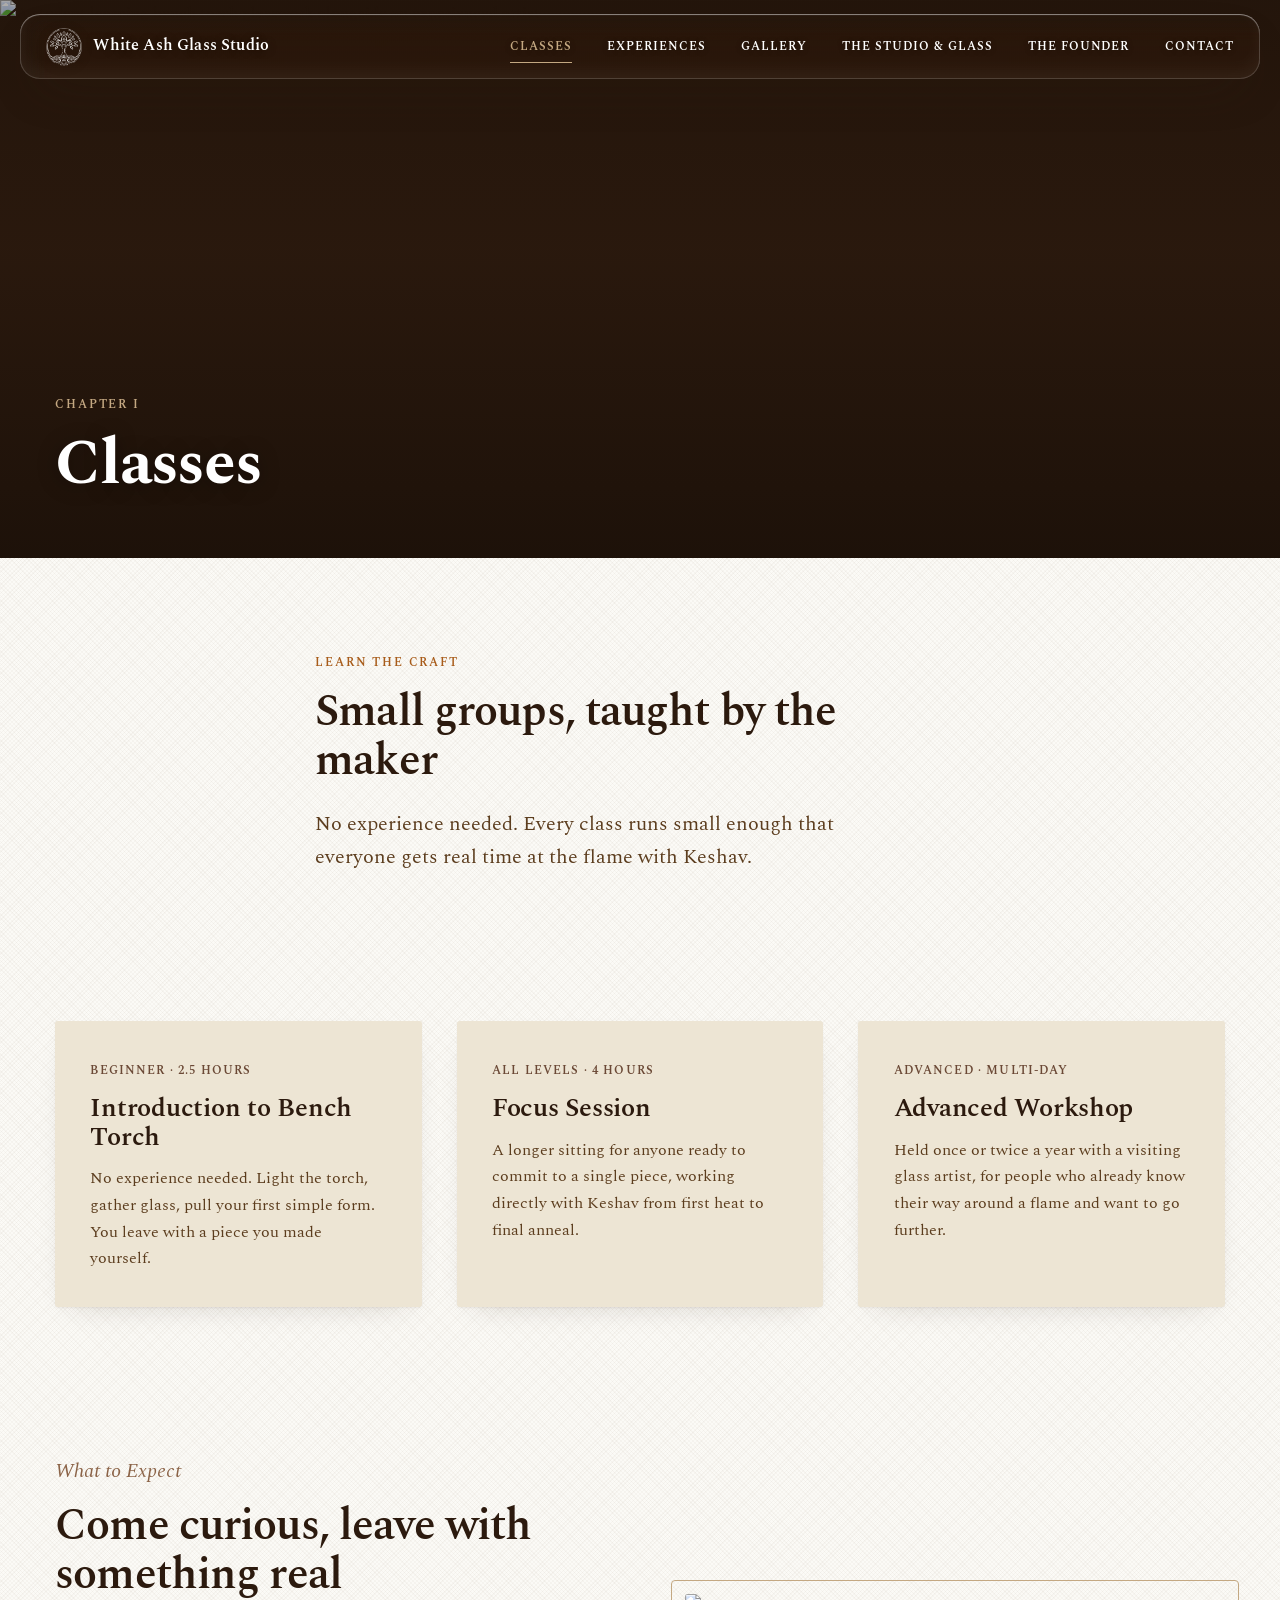
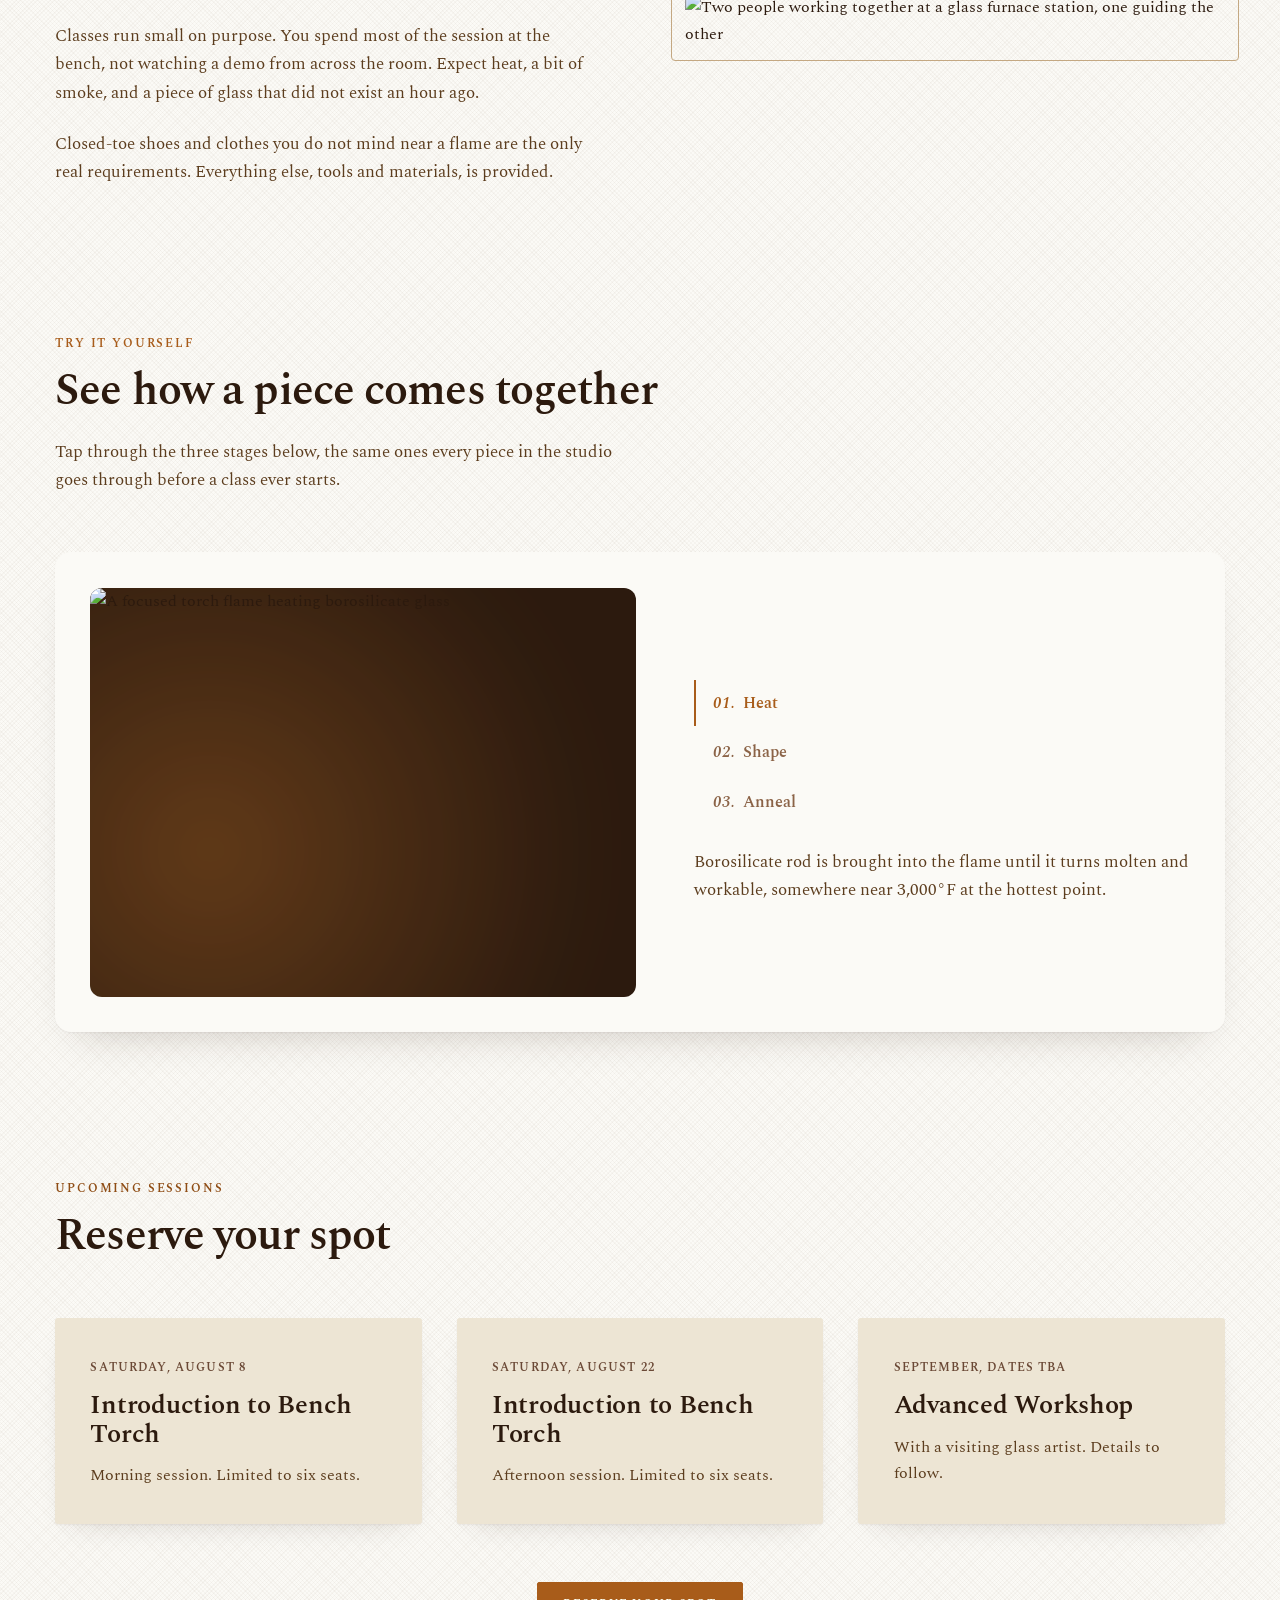
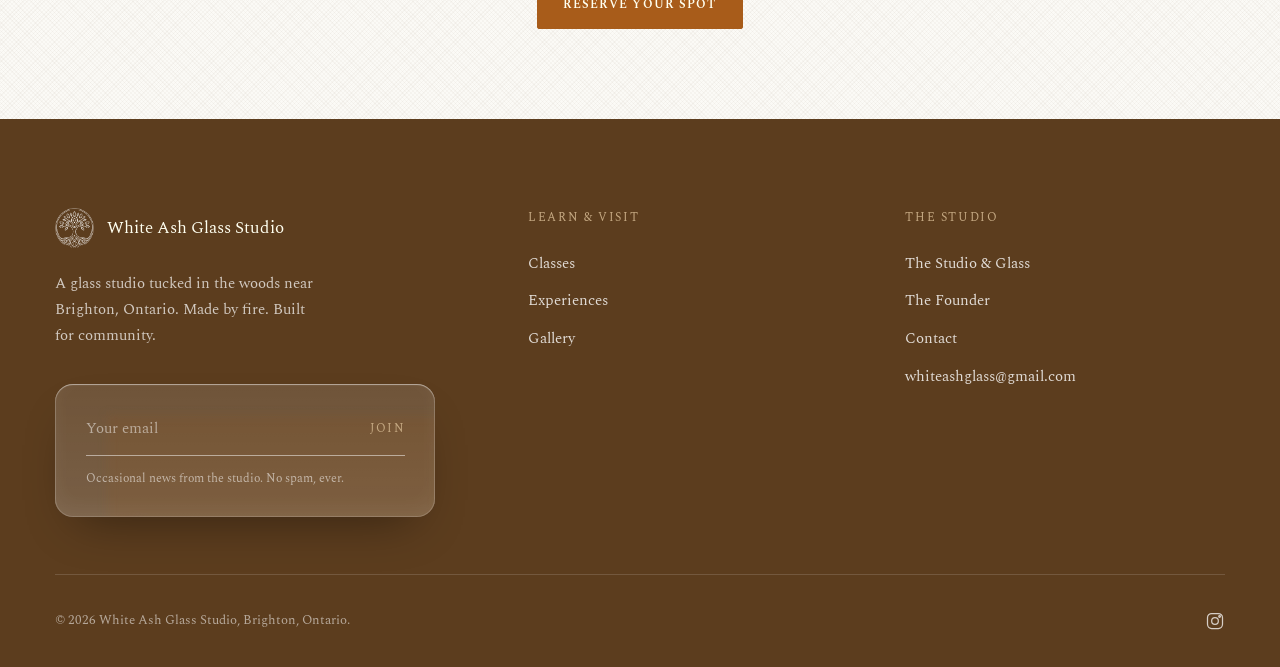
==== commit 30c28366: "Remove QR code from footer" ====
--- a/classes.html
+++ b/classes.html
@@ -7,7 +7,7 @@
 <meta name="description" content="Bench torch glasswork classes at White Ash Glass Studio, from first-timers to advanced workshops with visiting artists. Small groups, taught by the maker.">
 <link rel="icon" href="assets/img/logo-mark.png" type="image/png">
 <link rel="preconnect" href="https://fonts.googleapis.com">
-<link rel="stylesheet" href="assets/css/style.css?v=6">
+<link rel="stylesheet" href="assets/css/style.css?v=7">
 </head>
 <body>
 
@@ -206,10 +206,6 @@
     </div>
     <div class="footer-bottom">
       <span>&copy; 2026 White Ash Glass Studio, Brighton, Ontario.</span>
-      <div class="footer-qr">
-        <img src="https://api.qrserver.com/v1/create-qr-code/?size=100x100&margin=0&color=44-26-14&data=https://whiteashglass.ca" alt="QR code linking to whiteashglass.ca">
-        <span>Scan to visit us again</span>
-      </div>
       <div class="footer-social">
         <a href="https://instagram.com" aria-label="White Ash Glass Studio on Instagram" target="_blank" rel="noopener">
           <svg width="20" height="20" viewBox="0 0 24 24" fill="none" stroke="currentColor" stroke-width="1.5"><rect x="3" y="3" width="18" height="18" rx="5"/><circle cx="12" cy="12" r="4"/><circle cx="17.5" cy="6.5" r="1"/></svg>
--- a/assets/css/style.css
+++ b/assets/css/style.css
@@ -734,9 +734,6 @@
 }
 .footer-social{ display:flex; align-items:center; gap: var(--space-3); }
 .footer-social a{ color: rgba(255,255,255,0.75); transition: color .3s, transform .3s; display:inline-flex; }
-.footer-qr{ display:flex; align-items:center; gap: 0.7rem; }
-.footer-qr img{ width: 54px; height: 54px; border-radius: 2px; background:#fff; padding: 4px; }
-.footer-qr span{ font-size: 0.75rem; color: rgba(255,255,255,0.6); max-width: 14ch; }
 
 /* ---- Gallery / Lightbox ---- */
 .gallery-grid{
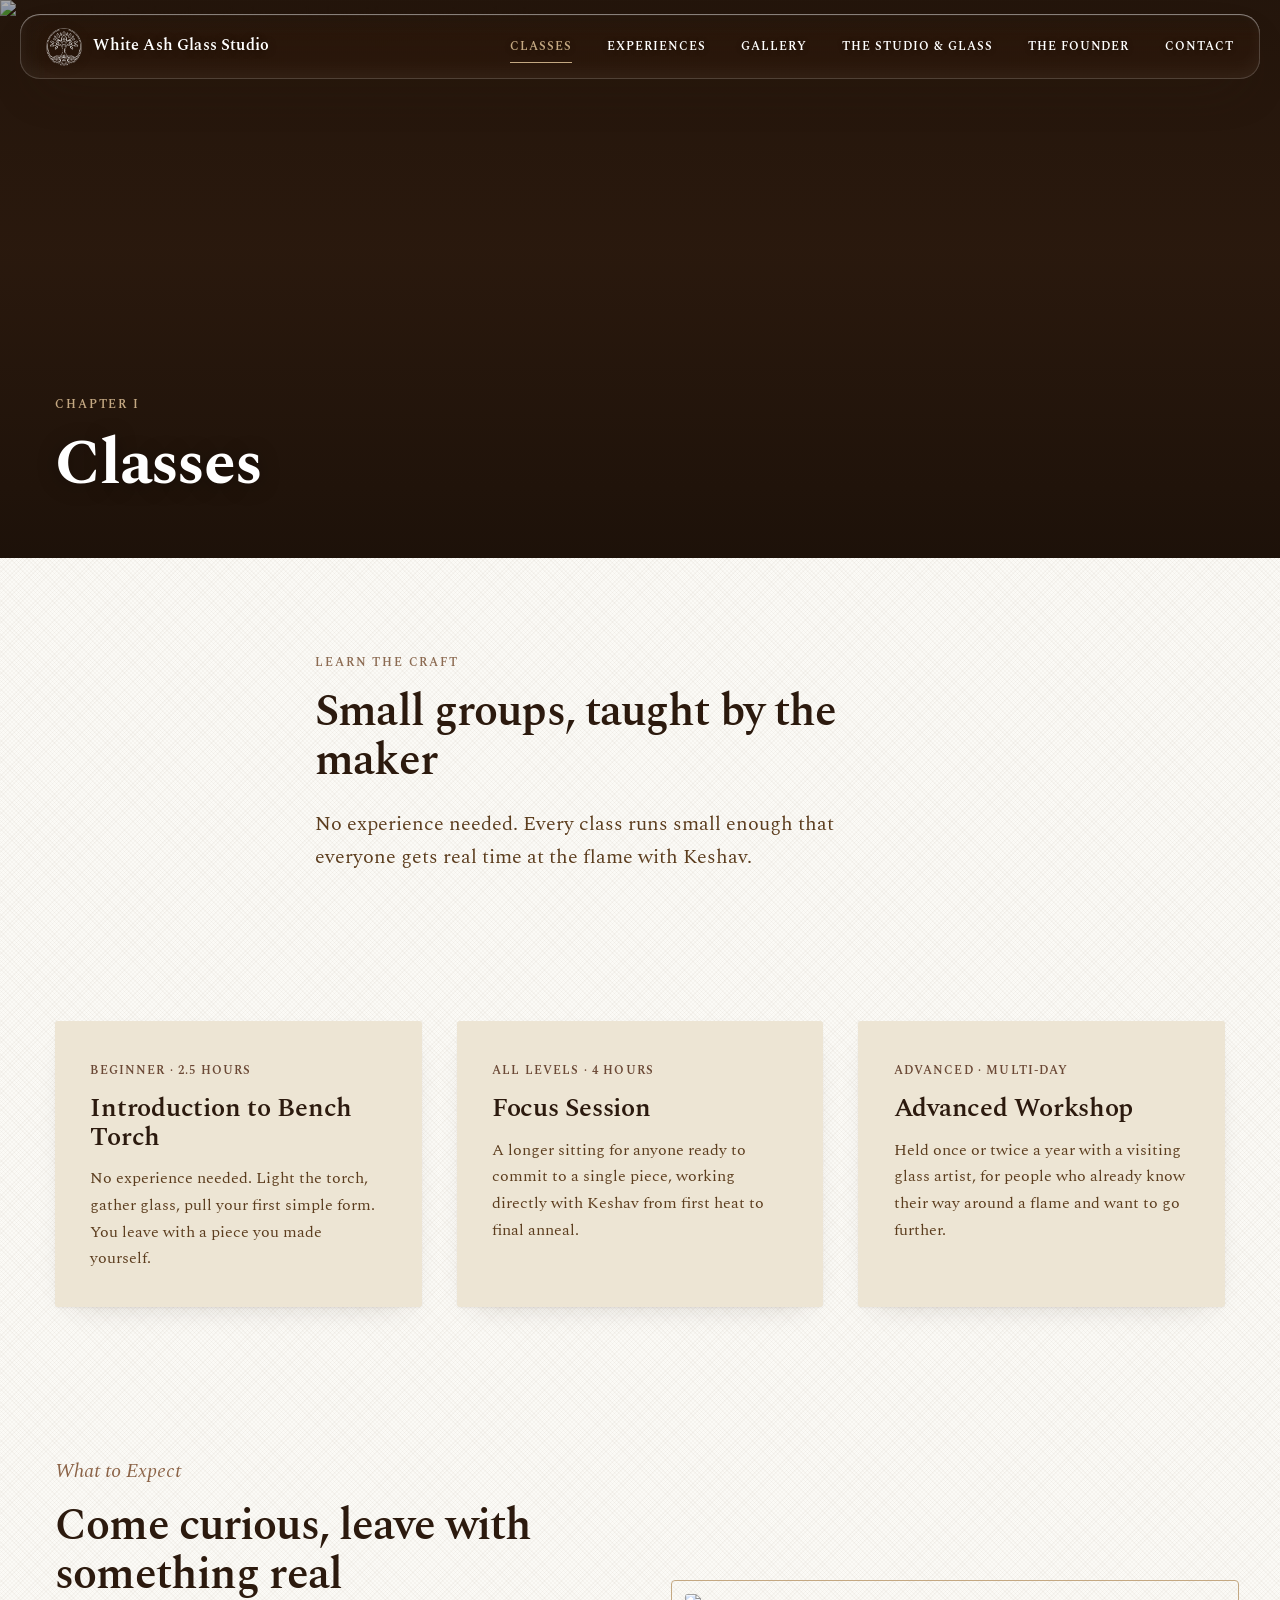
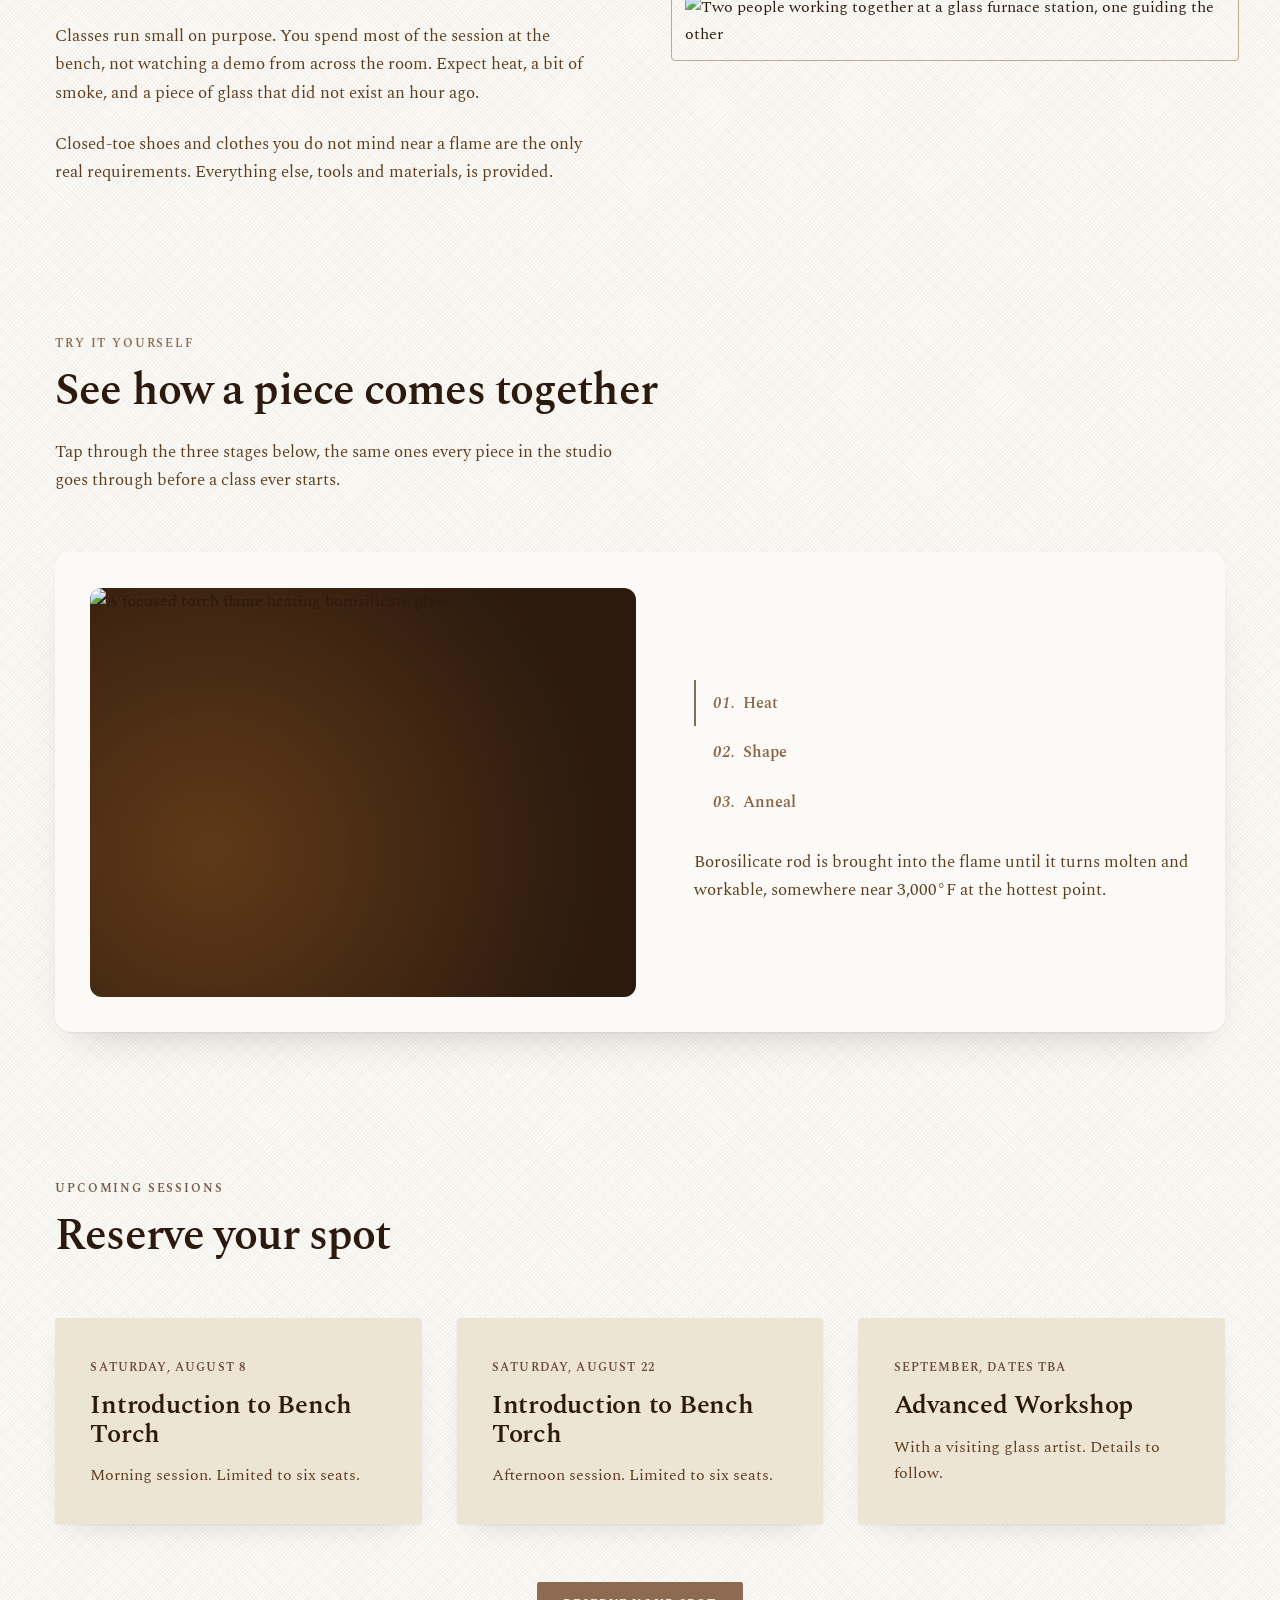
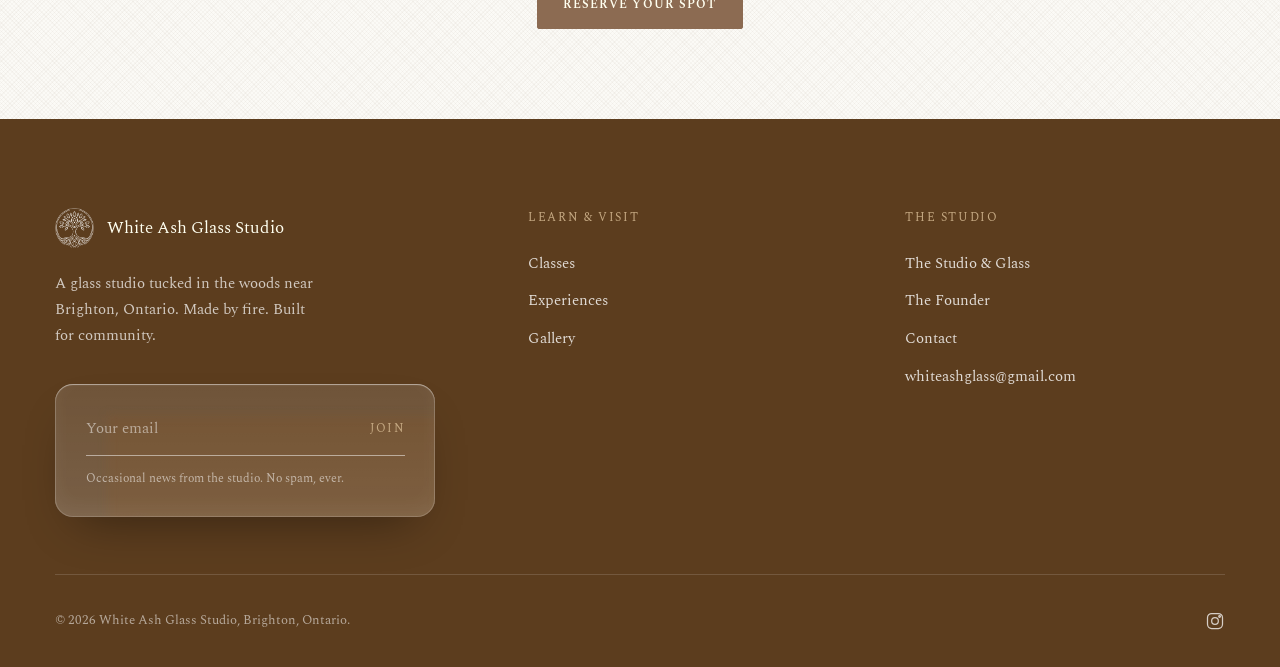
==== commit ad0941b7: "Update copper accent to match PANTONE 876 C brand reference" ====
--- a/classes.html
+++ b/classes.html
@@ -7,7 +7,7 @@
 <meta name="description" content="Bench torch glasswork classes at White Ash Glass Studio, from first-timers to advanced workshops with visiting artists. Small groups, taught by the maker.">
 <link rel="icon" href="assets/img/logo-mark.png" type="image/png">
 <link rel="preconnect" href="https://fonts.googleapis.com">
-<link rel="stylesheet" href="assets/css/style.css?v=7">
+<link rel="stylesheet" href="assets/css/style.css?v=14">
 </head>
 <body>
 
@@ -216,6 +216,6 @@
 </footer>
 
 <script src="assets/js/liquid-glass.js"></script>
-<script src="assets/js/main.js?v=7"></script>
+<script src="assets/js/main.js?v=8"></script>
 </body>
 </html>
--- a/assets/css/style.css
+++ b/assets/css/style.css
@@ -14,8 +14,8 @@
   --sienna:     #8B6347;
   --walnut:     #5C3D1E;
   --bark:       #2C1A0E;
-  --copper:     #A85C1A;
-  --copper-dim: #8f4d15;
+  --copper:     #8C6B52; /* PANTONE 876 C */
+  --copper-dim: #745944;
   --sienna-dim: #6b4936;
   --studio-green: #7A8C6E;
 
@@ -464,41 +464,6 @@
   pointer-events: none;
   z-index: 1;
 }
-.hero-sound-toggle{
-  position: absolute;
-  right: var(--space-4);
-  bottom: var(--space-4);
-  z-index: 3;
-  display: inline-flex;
-  align-items: center;
-  justify-content: center;
-  gap: 0.5em;
-  min-height: 44px;
-  padding: 0.6em 1.1em;
-  border: 1px solid rgba(255,255,255,0.5);
-  border-radius: 999px;
-  background: rgba(20,12,6,0.28);
-  backdrop-filter: blur(6px);
-  color: #fff;
-  cursor: pointer;
-  transition: background-color .3s var(--ease-out), border-color .3s var(--ease-out), transform .3s var(--ease-out);
-}
-.hero-sound-toggle:focus-visible{ outline: 2px solid var(--sand); outline-offset: 2px; }
-.hero-sound-toggle:active{ transform: translateY(0) scale(0.97); transition-duration: .12s; }
-.hero-sound-toggle svg{ display: block; flex-shrink: 0; }
-.hero-sound-toggle .icon-unmuted{ display: none; }
-.hero-sound-toggle[aria-pressed="true"] .icon-muted{ display: none; }
-.hero-sound-toggle[aria-pressed="true"] .icon-unmuted{ display: block; }
-.hero-sound-toggle[aria-pressed="true"]{ background: rgba(168,92,26,0.45); border-color: var(--copper); }
-.hero-sound-label{
-  font-family: var(--font-body);
-  font-size: 0.65rem;
-  font-weight: 600;
-  letter-spacing: 0.1em;
-  text-transform: uppercase;
-  text-shadow: 0 1px 6px rgba(0,0,0,0.3);
-}
-
 .hero-scroll-cue{
   position: absolute;
   bottom: var(--space-4);
@@ -857,6 +822,16 @@
 }
 .form-success{ display:none; opacity: 0; transform: translateY(8px); transition: opacity .5s var(--ease-out), transform .5s var(--ease-out); }
 .form-success.show{ display:block; opacity: 1; transform: translateY(0); }
+.form-error{
+  display: none;
+  color: #A13B2E;
+  font-size: 0.9rem;
+  opacity: 0;
+  transform: translateY(6px);
+  transition: opacity .35s var(--ease-out), transform .35s var(--ease-out);
+}
+.form-error.show{ display:block; opacity: 1; transform: translateY(0); }
+.contact-form button[disabled]{ opacity: 0.6; cursor: default; pointer-events: none; }
 
 /* ---- Loading veil ---- */
 .loading-veil{
@@ -867,21 +842,8 @@
   cursor: pointer;
   transition: opacity .7s var(--ease-out), transform .7s var(--ease-out), visibility .7s;
 }
-.loading-veil img{ width: 64px; height: 64px; animation: veil-breathe 1.6s ease-in-out infinite; }
+.loading-veil img{ width: 260px; height: 260px; animation: veil-breathe 1.6s ease-in-out infinite; }
 @keyframes veil-breathe{ 0%,100%{ opacity: .55; } 50%{ opacity: 1; } }
-.loading-veil-hint{
-  font-family: var(--font-body);
-  font-size: 0.68rem;
-  font-weight: 600;
-  letter-spacing: 0.14em;
-  text-transform: uppercase;
-  color: var(--sienna-dim);
-  opacity: 0;
-}
-.loading-veil.ready .loading-veil-hint{
-  animation: veil-hint-in .6s var(--ease-out) both, hint-breathe 2.6s ease-in-out .6s infinite;
-}
-@keyframes veil-hint-in{ from{ opacity: 0; transform: translateY(6px); } to{ opacity: 1; transform: translateY(0); } }
 .loading-veil.hide{ opacity: 0; visibility: hidden; transform: scale(1.05); }
 
 /* ---- Reveal on scroll ----
@@ -938,7 +900,6 @@
   .btn.solid:hover{ background: var(--copper-dim); color: var(--lemon); box-shadow: 0 10px 24px -10px rgba(168,92,26,0.55); }
   .btn.ghost-light:hover{ background: #fff; color: var(--bark); }
   .text-link:hover{ background-size: 100% 1px; color: var(--copper); }
-  .hero-sound-toggle:hover{ background: rgba(20,12,6,0.45); border-color: rgba(255,255,255,0.8); transform: translateY(-1px); }
   .site-nav:hover .nav-mega{
     opacity: 1;
     visibility: visible;
